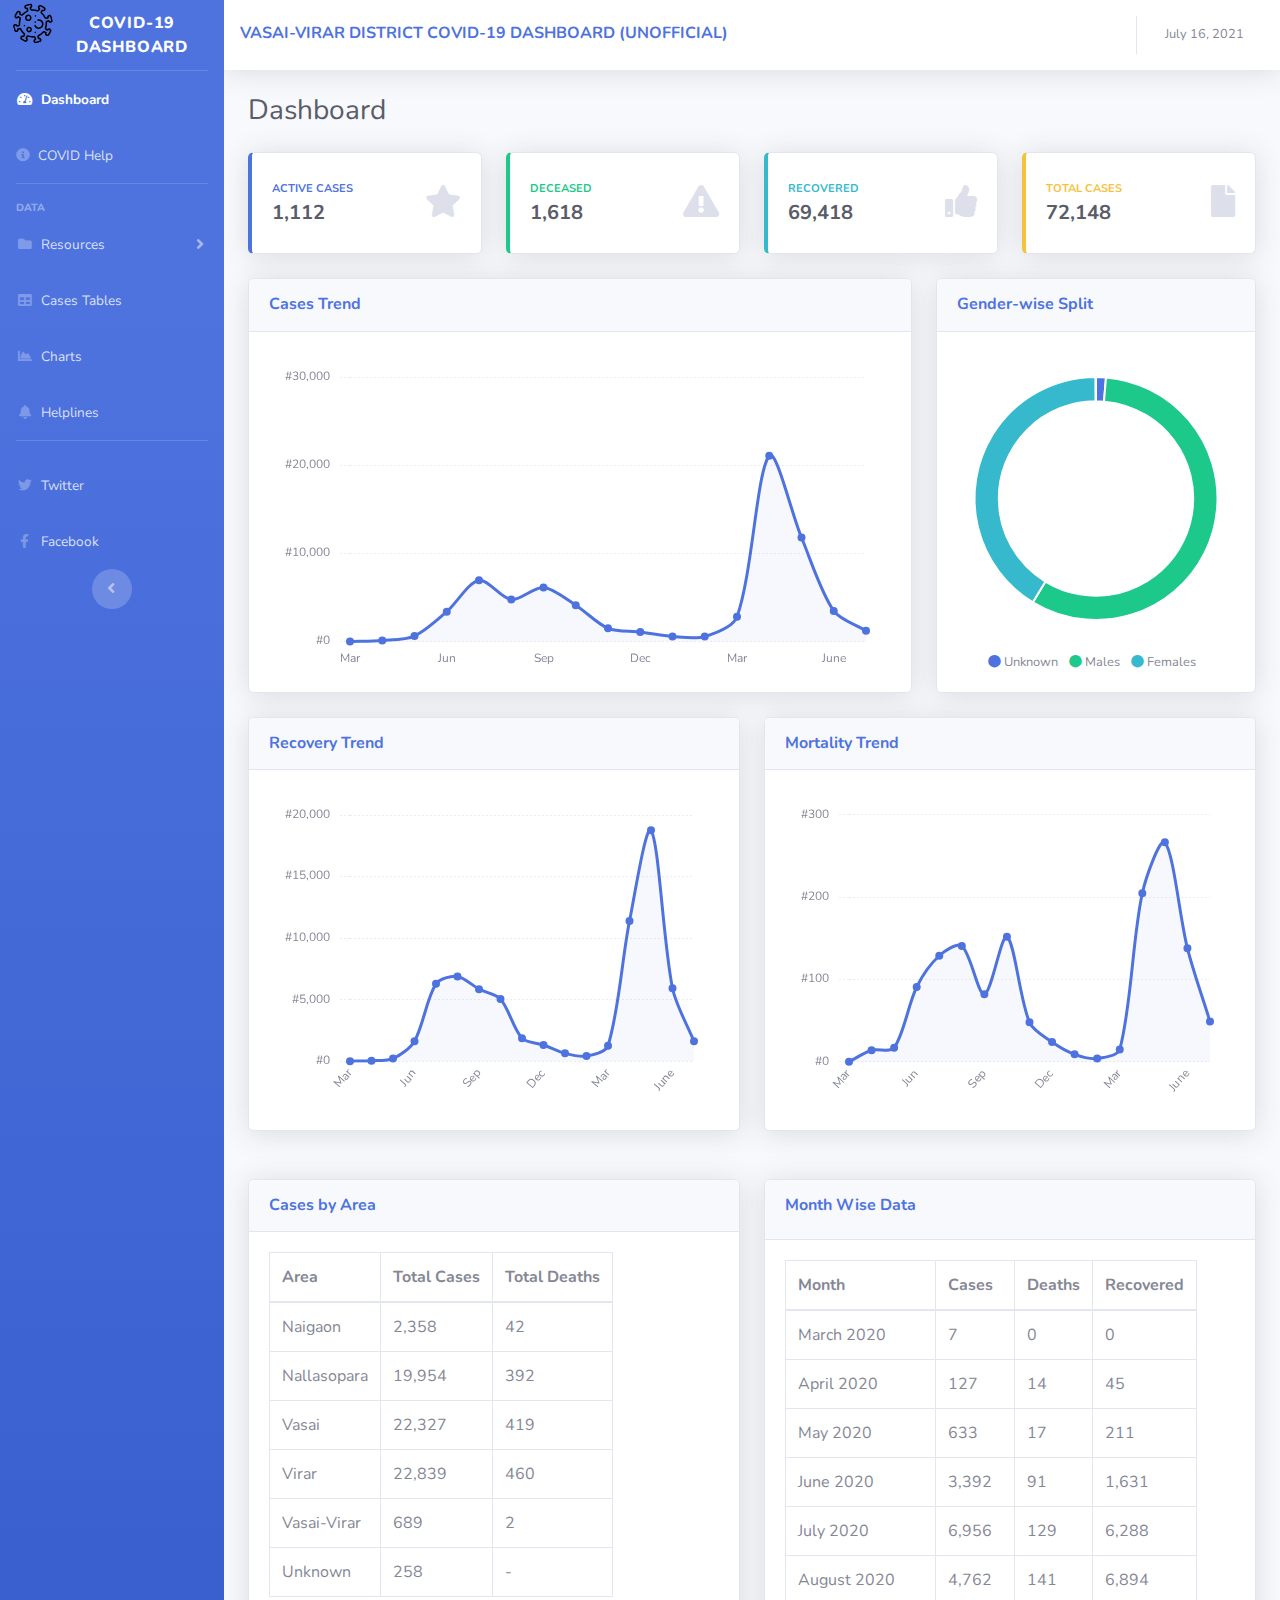
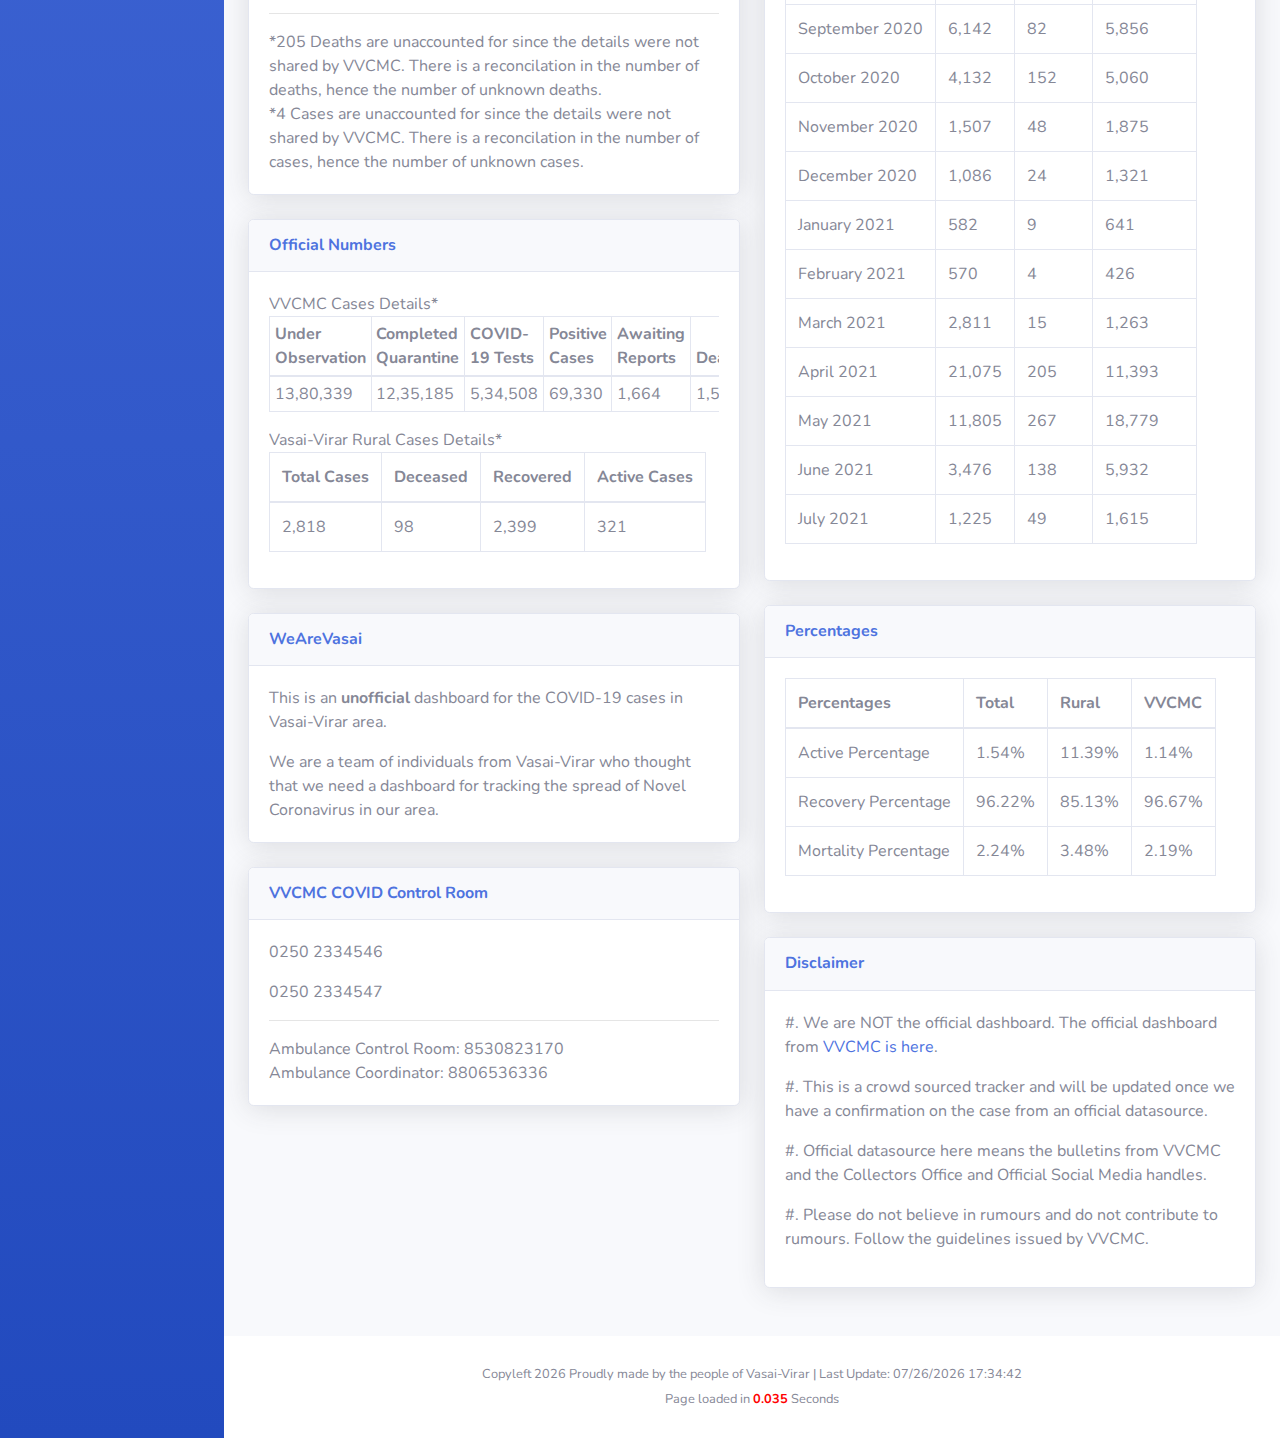
==== index.html @ fda9cada "86 new cases today" ====
<!DOCTYPE html>
<html lang="en">

<head>

  <meta charset="utf-8">
  <meta http-equiv="X-UA-Compatible" content="IE=edge">
  <meta name="viewport" content="width=device-width, initial-scale=1, shrink-to-fit=no">
  <meta name="description" content="The unofficial COVID-19 Dashboard for Vasai-Virar">
  <meta name="author" content="WeAreVasai">

  <title>Vasai-Virar District : Unofficial COVID-19 Dashboard</title>

  <!-- Custom fonts for this template-->
  <link href="vendor/fontawesome-free/css/all.min.css" rel="stylesheet" type="text/css">
  <link href="https://fonts.googleapis.com/css?family=Nunito:200,200i,300,300i,400,400i,600,600i,700,700i,800,800i,900,900i" rel="stylesheet">

  <!-- Custom styles for this template-->
  <link href="css/sb-admin-2.min.css" rel="stylesheet">

  <link rel="icon" href="img/favicon.png" type="image/x-icon"/>
  <link rel="shortcut icon" href="img/favicon.png" type="image/x-icon"/>

</head>

<body id="page-top">

  <!-- Page Wrapper -->
  <div id="wrapper">

    <!-- Sidebar -->
    <ul class="navbar-nav bg-gradient-primary sidebar sidebar-dark accordion" id="accordionSidebar">

      <!-- Sidebar - Brand -->
      <a class="sidebar-brand d-flex align-items-center justify-content-center" href="index.html">
        <div class="sidebar-brand-icon rotate-n-15">
          <img  src="img/virus.svg" alt="" width="40" height="40" style="vertical-align:middle">
          <i class="fas fa-virus"></i>
        </div>
        <div class="sidebar-brand-text mx-3">COVID-19 Dashboard</div>
      </a>

      <!-- Divider -->
      <hr class="sidebar-divider my-0">

      <!-- Nav Item - Dashboard -->
      <li class="nav-item active">
        <a class="nav-link" href="index.html">
          <i class="fas fa-fw fa-tachometer-alt"></i>
          <span>Dashboard</span></a>
      </li>
      <li class="nav-item">
        <a class="nav-link" href="help.html">
          <i class="fas fa fa-info-circle"></i>
          <span>COVID Help</span></a>
      </li>
      <!-- Divider -->
      <hr class="sidebar-divider">


      <!-- Heading -->
      <div class="sidebar-heading">
        Data
      </div>

      <!-- Nav Item - Pages Collapse Menu -->
    <li class="nav-item">
        <a class="nav-link collapsed" href="#" data-toggle="collapse" data-target="#collapsePages" aria-expanded="true" aria-controls="collapsePages">
          <i class="fas fa-fw fa-folder"></i>
          <span>Resources</span>
        </a>
        <div id="collapsePages" class="collapse" aria-labelledby="headingPages" data-parent="#accordionSidebar">
          <div class="bg-white py-2 collapse-inner rounded">
            <h6 class="collapse-header">VVCMC</h6>
            <a class="collapse-item" href="https://vvcmc.in/vvmc/corona/local_host/index.html">VVCMC Dashboard</a>
            <a class="collapse-item" href="https://vvcmc.in/vvmc/corona/local_host/containmentzone.html">VVCMC Containment Zones</a>

            <div class="collapse-divider"></div>
            <h6 class="collapse-header">Palghar District</h6>
            <a class="collapse-item" href="https://datastudio.google.com/embed/u/0/reporting/3f20951b-561b-4a87-a919-8134ce69bb43/page/ecYZB">Palghar Dashboard</a>

          </div>
        </div>
      </li>

      <!-- Nav Item - Tables -->
      <li class="nav-item">
        <a class="nav-link" href="CasesTables.html">
          <i class="fas fa-fw fa-table"></i>
          <span>Cases Tables</span></a>
      </li>

      <!-- Nav Item - Charts -->
      <li class="nav-item">
        <a class="nav-link" href="charts.html">
          <i class="fas fa-fw fa-chart-area"></i>
          <span>Charts</span></a>
      </li>

      <!-- Nav Item - Helpline -->
      <li class="nav-item">
        <a class="nav-link" href="helplines.html">
          <i class="fas fa-bell fa-fw"></i>
          <span>Helplines</span></a>
      </li>





      <!-- Divider -->
      <hr class="sidebar-divider d-none d-md-block">

      <!-- Nav Item - Social -->
      <li class="nav-item">
        <a class="nav-link" href="https://twitter.com/WeAreVasai">
          <i class="fab fa-twitter fa-fw"></i>
          <span>Twitter</span></a>
      </li>
      <li class="nav-item">
        <a class="nav-link" href="https://www.facebook.com/wearevasai/">
          <i class="fab fa-facebook-f fa-fw"></i>
          <span>Facebook</span></a>
      </li>

      <!-- Sidebar Toggler (Sidebar) -->
      <div class="text-center d-none d-md-inline">
        <button class="rounded-circle border-0" id="sidebarToggle"></button>
      </div>

    </ul>
    <!-- End of Sidebar -->

    <!-- Content Wrapper -->
    <div id="content-wrapper" class="d-flex flex-column">

      <!-- Main Content -->
      <div id="content">

        <!-- Topbar -->
        <nav class="navbar navbar-expand navbar-light bg-white topbar mb-4 static-top shadow">

          <!-- Sidebar Toggle (Topbar) -->
          <button id="sidebarToggleTop" class="btn btn-link d-md-none rounded-circle mr-3">
            <i class="fa fa-bars"></i>
          </button>
          <div class="text-l font-weight-bold text-primary text-uppercase mb-1">Vasai-Virar District COVID-19 Dashboard (Unofficial)</div>


          <!-- Topbar Navbar -->
          <ul class="navbar-nav ml-auto">



            <div class="topbar-divider d-none d-sm-block"></div>

            <!-- Nav Item - Date -->
            <li class="nav-item dropdown no-arrow">
              <a class="nav-link dropdown-toggle" href="#" id="userDropdown" role="button" data-toggle="dropdown" aria-haspopup="true" aria-expanded="false">
                <span class="mr-2 d-none d-lg-inline text-gray-600 small">July 16, 2021</span>
              </a>


        </nav>
        <!-- End of Topbar -->

        <!-- Begin Page Content -->
        <div class="container-fluid">

          <!-- Page Heading -->
          <div class="d-sm-flex align-items-center justify-content-between mb-4">
            <h1 class="h3 mb-0 text-gray-800">Dashboard</h1>

          </div>

          <!-- Content Row -->
          <div class="row">


            <div class="col-xl-3 col-md-6 mb-4">
              <div class="card border-left-primary shadow h-100 py-2">
                <div class="card-body">
                  <div class="row no-gutters align-items-center">
                    <div class="col mr-2">
                      <div class="text-xs font-weight-bold text-primary text-uppercase mb-1">Active Cases</div>
                      <div class="h5 mb-0 font-weight-bold text-gray-800">1,112</div>
                    </div>
                    <div class="col-auto">
                      <i class="fas fa-star fa-2x text-gray-300"></i>
                    </div>
                  </div>
                </div>
              </div>
            </div>


            <div class="col-xl-3 col-md-6 mb-4">
              <div class="card border-left-success shadow h-100 py-2">
                <div class="card-body">
                  <div class="row no-gutters align-items-center">
                    <div class="col mr-2">
                      <div class="text-xs font-weight-bold text-success text-uppercase mb-1">Deceased</div>
                      <div class="h5 mb-0 font-weight-bold text-gray-800">1,618</div>
                    </div>
                    <div class="col-auto">
                      <i class="fas fa-exclamation-triangle fa-2x text-gray-300"></i>
                    </div>
                  </div>
                </div>
              </div>
            </div>


            <div class="col-xl-3 col-md-6 mb-4">
              <div class="card border-left-info shadow h-100 py-2">
                <div class="card-body">
                  <div class="row no-gutters align-items-center">
                    <div class="col mr-2">
                      <div class="text-xs font-weight-bold text-info text-uppercase mb-1">Recovered</div>
                      <div class="row no-gutters align-items-center">
                        <div class="col-auto">
                          <div class="h5 mb-0 mr-3 font-weight-bold text-gray-800">69,418</div>
                        </div>

                      </div>
                    </div>
                    <div class="col-auto">
                      <i class="fas fa-thumbs-up fa-2x text-gray-300"></i>
                    </div>
                  </div>
                </div>
              </div>
            </div>

            <!-- Pending Requests Card Example -->
            <div class="col-xl-3 col-md-6 mb-4">
              <div class="card border-left-warning shadow h-100 py-2">
                <div class="card-body">
                  <div class="row no-gutters align-items-center">
                    <div class="col mr-2">
                      <div class="text-xs font-weight-bold text-warning text-uppercase mb-1">Total Cases</div>
                      <div class="h5 mb-0 font-weight-bold text-gray-800">72,148</div>
                    </div>
                    <div class="col-auto">
                      <i class="fas fa-file fa-2x text-gray-300"></i>
                    </div>
                  </div>
                </div>
              </div>
            </div>
          </div>

          <!-- Content Row -->

          <div class="row">

            <!-- Cases Trend Chart -->
            <div class="col-xl-8 col-lg-7">
              <div class="card shadow mb-4">
                <!-- Card Header - Dropdown -->
                <div class="card-header py-3 d-flex flex-row align-items-center justify-content-between">
                  <h6 class="m-0 font-weight-bold text-primary">Cases Trend</h6>

                </div>
                <!-- Card Body -->
                <div class="card-body">
                  <div class="chart-area">
                    <canvas id="myAreaChart"></canvas>
                  </div>

                </div>
              </div>

            </div>

            <!-- Pie Chart -->
            <div class="col-xl-4 col-lg-5">
              <div class="card shadow mb-4">
                <!-- Card Header - Dropdown -->
                <div class="card-header py-3 d-flex flex-row align-items-center justify-content-between">
                  <h6 class="m-0 font-weight-bold text-primary">Gender-wise Split</h6>

                </div>
                <!-- Card Body -->
                <div class="card-body">
                  <div class="chart-pie pt-4 pb-2">
                    <canvas id="myPieChart"></canvas>
                  </div>
                  <div class="mt-4 text-center small">
                    <span class="mr-2">
                      <i class="fas fa-circle text-primary"></i> Unknown
                    </span>
                    <span class="mr-2">
                      <i class="fas fa-circle text-success"></i> Males
                    </span>
                    <span class="mr-2">
                      <i class="fas fa-circle text-info"></i> Females
                    </span>
                  </div>
                </div>
              </div>
            </div>
          </div>

          <div class="row">

            <!-- Recovery Trend Chart -->
            <div class="col-lg-6 mb-4">
              <div class="card shadow mb-4">
                <!-- Card Header - Dropdown -->
                <div class="card-header py-3 d-flex flex-row align-items-center justify-content-between">
                  <h6 class="m-0 font-weight-bold text-primary">Recovery Trend</h6>

                </div>
                <!-- Card Body -->
                <div class="card-body">
                  <div class="chart-area">
                    <canvas id="recoveryChart"></canvas>
                  </div>

                </div>
              </div>

            </div>


              <!-- Mortality Trend Chart -->
              <div class="col-lg-6 mb-4">
                <div class="card shadow mb-4">
                  <!-- Card Header - Dropdown -->
                  <div class="card-header py-3 d-flex flex-row align-items-center justify-content-between">
                    <h6 class="m-0 font-weight-bold text-primary">Mortality Trend</h6>

                  </div>
                  <!-- Card Body -->
                  <div class="card-body">
                    <div class="chart-area">
                      <canvas id="mortalityChart"></canvas>
                    </div>

                  </div>
                </div>

              </div>
            </div>
          <!-- Bar Chart -->
        <!--  <div class="card shadow mb-4">
            <div class="card-header py-3">
              <h6 class="m-0 font-weight-bold text-primary">Bar Chart</h6>
            </div>
            <div class="card-body">
              <div class="chart-bar">
                <canvas id="myBarChart"></canvas>
              </div>
              <hr>
              Styling for the bar chart can be found in the <code>/js/demo/chart-bar-demo.js</code> file.
            </div>
          </div>-->

          <!-- Content Row -->
          <div class="row">

            <!-- Content Column -->
            <div class="col-lg-6 mb-4">

              <!-- cases by area -->
              <div class="card shadow mb-4">
                <div class="card-header py-3">
                  <h6 class="m-0 font-weight-bold text-primary">Cases by Area</h6>
                </div>
                <div class="card-body">
                  <div class="table-responsive">
                  <table class="table table-bordered table-responsive table-hover" id="dataTable" width="100%" cellspacing="0">
                    <thead>
                        <tr>
                            <th>Area</th>
                            <th>Total Cases</th>
                            <th>Total Deaths</th>
                        </tr>
                    </thead>
                    <tbody>
                      <tr>
                          <td>Naigaon</td>
                          <td>2,358</td>
                          <td>42</td>
                      </tr>
                        <tr>
                            <td>Nallasopara</td>
                            <td>19,954</td>
                            <td>392</td>
                        </tr>
                        <tr>
                            <td>Vasai</td>
                            <td>22,327</td>
                            <td>419</td>
                        </tr>
                        <tr>
                            <td>Virar</td>
                            <td>22,839</td>
                            <td>460</td>
                        </tr>
                        <tr>
                            <td>Vasai-Virar</td>
                            <td>689</td>
                            <td>2</td>
                        </tr>
                        <tr>
                            <td>Unknown</td>
                            <td>258</td>
                            <td>-</td>
                        </tr>
                    </tbody>
                </table>

                  <hr>
                  *205 Deaths are unaccounted for since the details were not shared by VVCMC. There is a reconcilation in the number of deaths, hence the number of unknown deaths.<br />
                  *4 Cases are unaccounted for since the details were not shared by VVCMC. There is a reconcilation in the number of cases, hence the number of unknown cases.
                </div>
              </div>
              </div>


              <!-- Offical Numbers -->
              <div class="card shadow mb-4">
                <div class="card-header py-3">
                  <h6 class="m-0 font-weight-bold text-primary">Official Numbers</h6>
                </div>
                <div class="card-body">
                  <div class="table-responsive">
                    <span class="subheading">VVCMC Cases Details*</span>
                    <table class="table table-bordered table-sm table-responsive table-hover" id="dataTable" width="100%" cellspacing="0">
                    <thead>
                      <tr>
                        <th>Under Observation</th>
                        <th>Completed Quarantine</th>
                        <th>COVID-19 Tests</th>
                        <th>Positive Cases</th>
                        <th>Awaiting Reports</th>
                        <th>Deaths</th>
                        <th>Recovered</th>
                        <th>Recovering</th>
                      </tr>
                    </thead>
                    <tbody>
                    <tr>
                      <td>13,80,339</td>
                      <td>12,35,185</td>
                      <td>5,34,508</td>
                      <td>69,330</td>
                      <td>1,664</td>
                      <td>1,520</td>
                      <td>67,019</td>
                      <td>791</td>
                    </tr>
                    </tbody>
                    </table>

                    <span class="subheading">Vasai-Virar Rural Cases Details*</span>
                      <table class="table table-bordered table-responsive table-hover" id="dataTable" width="100%" cellspacing="0">
                      <thead>
                        <tr>
                          <th>Total Cases</th>
                          <th>Deceased</th>
                          <th>Recovered</th>
                          <th>Active Cases</th>
                        </tr>
                      </thead>
                      <tbody>
                     <tr>
                       <td>2,818</td>
                       <td>98</td>
                       <td>2,399</td>
                       <td>321</td>
                     </tr>
                    </tbody>
                    </table>
                </div>
              </div>
              </div>

              <!-- WeAreVasai -->
              <div class="card shadow mb-4">
                <div class="card-header py-3">
                  <h6 class="m-0 font-weight-bold text-primary">WeAreVasai</h6>
                </div>
                <div class="card-body">
                  <p>This is an <b>unofficial</b> dashboard for the COVID-19 cases in Vasai-Virar area. </p>
                  <p class="mb-0">We are a team of individuals from Vasai-Virar who thought that we need a dashboard for tracking the spread of Novel Coronavirus in our area.</p>
                </div>
              </div>

              <!-- Numbers -->
              <div class="card shadow mb-4">
                <div class="card-header py-3">
                  <h6 class="m-0 font-weight-bold text-primary">VVCMC COVID Control Room</h6>
                </div>
                <div class="card-body">
                  <p>0250 2334546</p>
                  <p class="mb-0">0250 2334547</p>
                  <hr />
                  <p class="mb-0">Ambulance Control Room: 8530823170 <br />
                    Ambulance Coordinator: 8806536336
                  </p>
                </div>
              </div>

            </div>

            <div class="col-lg-6 mb-4">
              <!-- Month Wise data -->
              <div class="card shadow mb-4">
                <div class="card-header py-3">
                  <h6 class="m0 font-weight-bold text-primary">Month Wise Data</h6>
                </div>
                <div class="card-body">
                  <div class="table-responsive">
                    <table class="table table-bordered table-responsive table-hover" id="dataTable" width="100%" cellspacing="0">
                    <thead>
                      <tr><th>Month</th><th>Cases</th><th>Deaths</th><th>Recovered</th></tr>
                    </thead>
                    <tbody>
                     <tr><td>March 2020</td><td>7</td><td>0</td><td>0</td></tr>
                     <tr><td>April 2020</td><td>127</td><td>14</td><td>45</td></tr>
                     <tr><td>May 2020</td><td>633</td><td>17</td><td>211</td></tr>
                     <tr><td>June 2020</td><td>3,392</td><td>91</td><td>1,631</td></tr>
                     <tr><td>July 2020</td><td>6,956</td><td>129</td><td>6,288</td></tr>
                     <tr><td>August 2020</td><td>4,762</td><td>141</td><td>6,894</td></tr>
                     <tr><td>September 2020</td><td>6,142</td><td>82</td><td>5,856</td></tr>
                     <tr><td>October 2020</td><td>4,132</td><td>152</td><td>5,060</td></tr>
                     <tr><td>November 2020</td><td>1,507</td><td>48</td><td>1,875</td></tr>
                     <tr><td>December 2020</td><td>1,086</td><td>24</td><td>1,321</td></tr>
                     <tr><td>January 2021</td><td>582</td><td>9</td><td>641</td></tr>
                     <tr><td>February 2021</td><td>570</td><td>4</td><td>426</td></tr>
                     <tr><td>March 2021</td><td>2,811</td><td>15</td><td>1,263</td></tr>
                     <tr><td>April 2021</td><td>21,075</td><td>205</td><td>11,393</td></tr>
                     <tr><td>May 2021</td><td>11,805</td><td>267</td><td>18,779</td></tr>
                     <tr><td>June 2021</td><td>3,476</td><td>138</td><td>5,932</td></tr>
                     <tr><td>July 2021</td><td>1,225</td><td>49</td><td>1,615</td></tr>
                    </tbody>
                  </table>


                </div>
              </div>
              </div>


              <!-- Percentages -->
              <div class="card shadow mb-4">
                <div class="card-header py-3">
                  <h6 class="m-0 font-weight-bold text-primary">Percentages</h6>
                </div>
                <div class="card-body">
                  <div class="table-responsive">
                    <table class="table table-bordered table-responsive table-hover" id="dataTable" width="100%" cellspacing="0">
              <thead>
                  <tr>
                    <th>Percentages</th><th>Total</th><th>Rural</th><th>VVCMC</th></tr></thead><tbody>
                   <tr><td>Active Percentage</td>
                     <td>1.54%</td>
                     <td>11.39%</td>
                     <td>1.14%</td>
                   </tr>
                   <tr><td>Recovery Percentage</td>
                     <td>96.22%</td>
                     <td>85.13%</td>
                     <td>96.67%</td>
                   </tr>
                   <tr><td>Mortality Percentage</td>
                     <td>2.24%</td>
                     <td>3.48%</td>
                     <td>2.19%</td>
                    </tr>
                  </tbody>
                </table>


                </div>
              </div>
              </div>




              <!-- Disclaimer -->
              <div class="card shadow mb-4">
                <div class="card-header py-3">
                  <h6 class="m-0 font-weight-bold text-primary">Disclaimer</h6>
                </div>
                <div class="card-body">
                  <div class="text-center">
                    <!--<img class="img-fluid px-3 px-sm-4 mt-3 mb-4" style="width: 25rem;" src="img/undraw_posting_photo.svg" alt="">-->
                  </div>
                  <p>#. We are NOT the official dashboard. The official dashboard from <a title="Official VVCMC Dashboard" href="https://vvcmc.in/vvmc/corona/local_host/index.html" target="_blank">VVCMC is here</a>. </p>
                  <p>#. This is a crowd sourced tracker and will be updated once we have a confirmation on the case from an official datasource. </p>
                  <p>#. Official datasource here means the bulletins from VVCMC and the Collectors Office and Official Social Media handles.</p>
                  <p>#. Please do not believe in rumours and do not contribute to rumours. Follow the guidelines issued by VVCMC.</p>

                </div>
              </div>



            </div>
          </div>
<!--
          <div class="card shadow mb-4">
            <div class="card-header py-3">
              <h6 class="m-0 font-weight-bold text-primary">CCC- Covid Care Centre Facilities in VVMC</h6>
            </div>
            <div class="card-body">
              <div class="table-responsive">
                <table class="table table-bordered table-responsive table-hover" id="dataTable" width="100%" cellspacing="0">
          <thead>
              <tr>
       <th>Name of Isolation Centre</th><th>Total beds available</th><th>Isolation Beds -without O2 support</th><th>Occupied Isolation beds- without O2 support</th><th>% Occupancy of Isolation Beds -without O2 support</th></tr></thead><tbody>
       <tr><td>Mhada Building No. 10</td><td>372</td><td>372</td><td>25</td><td>6.72%</td></tr>
       <tr><td>Viva College, Virar West</td><td>1200</td><td>600</td><td>3</td><td>0.50%</td></tr>
       <tr><td>Mhada Building No. 14</td><td>190</td><td>190</td><td>0</td><td>0%</td></tr>
      </tbody></table>
          <hr>
          *Data as of 8th September via <a title="Palghar District Dashboard" target="_blank" href="https://datastudio.google.com/embed/u/0/reporting/3f20951b-561b-4a87-a919-8134ce69bb43/page/70ZUB">Palghar District Dashboard</a>

            </div>
          </div>
          </div>

          <div class="card shadow mb-4">
            <div class="card-header py-3">
              <h6 class="m-0 font-weight-bold text-primary"> DCHC- Dedicated Covid Care Hospital Centres Facilities in VVMC​</h6>
            </div>
            <div class="card-body">
              <div class="table-responsive">
                <table class="table table-bordered table-responsive table-hover" id="dataTable" width="100%" cellspacing="0">
          <thead>
              <tr>
  <th>Name of Isolation Centre</th><th>Total beds available</th><th>Isolation Beds -without O2 support</th><th>Occupied Isolation beds- without O2 support</th><th>% Occupancy of Isolation Beds -without O2 support</th><th>Isolation Beds -with O2 support</th><th>Occupied Isolation beds- with O2 support</th><th>% Occupancy of Isolation Beds -with O2 support</th><th>No of Ventilators</th></tr></thead><tbody>
   <tr><td>GG College Annexure Building</td><td>750</td><td>550</td><td>206</td><td>37.45%</td><td>200</td><td>6</td><td>3%</td><td>0</td></tr>
   <tr><td>Varun Industry Covid Hospital</td><td>1200</td><td>1050</td><td>81</td><td>7.71%</td><td>150</td><td>17</td><td>11.33%</td><td>0</td></tr>
   <tr><td>Bolinj Hosptial</td><td>20</td><td>0</td><td>0</td><td>-</td><td>20</td><td>0</td><td>0%</td><td>0</td></tr>
  </tbody></table>
  <hr>
  *Data as of 8th September via <a title="Palghar District Dashboard" target="_blank" href="https://datastudio.google.com/embed/u/0/reporting/3f20951b-561b-4a87-a919-8134ce69bb43/page/m2ZUB">Palghar District Dashboard</a>

            </div>
          </div>
          </div>

          <div class="card shadow mb-4">
            <div class="card-header py-3">
              <h6 class="m-0 font-weight-bold text-primary">DCH- Dedicated Covid Care Hospitals in VVMC</h6>
            </div>
            <div class="card-body">
              <div class="table-responsive">
                <table class="table table-bordered table-responsive table-hover" id="dataTable" width="100%" cellspacing="0">
          <thead>
              <tr>
              <th>Name of Isolation Centre</th><th>Total beds available</th><th>Isolation Beds -without O2 support</th><th>Occupied Isolation Beds- without O2 support</th><th>% Occupancy of Isolation Beds- without O2 support</th><th>Isolation Beds- with O2 support</th><th>Occupied Isolation Beds- with O2 support</th><th>% Occupancy of Isolation Beds- with O2 support</th><th>ICU Beds</th><th>Occupied ICU Beds</th><th>% Occupancy of ICU Beds</th><th>No of Ventilators</th><th>Occupied Ventilators</th><th>% Occupancy of Ventilators</th></tr></thead><tbody>
               <tr><td>Agarwal Hospital</td><td>75</td><td>40</td><td>27</td><td>67.50%</td><td>40</td><td>6</td><td>15%</td><td>20</td><td>0</td><td>0%</td><td>10</td><td>0</td><td>0%</td></tr>
               <tr><td>Vinayaka Hospital</td><td>75</td><td>0</td><td>2</td><td>No data</td><td>65</td><td>34</td><td>52.31%</td><td>10</td><td>7</td><td>70%</td><td>4</td><td>1</td><td>25%</td></tr>
               <tr><td>Vijay Vallabh Hospital </td><td>50</td><td>22</td><td>17</td><td>77.27%</td><td>40</td><td>21</td><td>52.50%</td><td>19</td><td>3</td><td>15.79%</td><td>6</td><td>1</td><td>16.67%</td></tr>
               <tr><td>Galaxy Hopsital</td><td>25</td><td>12</td><td>8</td><td>66.67%</td><td>8</td><td>0</td><td>0%</td><td>5</td><td>7</td><td>140%</td><td>1</td><td>0</td><td>0%</td></tr>
               <tr><td>Riddhivinayak Hospital,Nalasopara</td><td>180</td><td>100</td><td>4</td><td>4%</td><td>40</td><td>1</td><td>2.50%</td><td>40</td><td>30</td><td>75%</td><td>20</td><td>0</td><td>0%</td></tr>
               <tr><td>Star Hospital</td><td>45</td><td>25</td><td>8</td><td>32%</td><td>18</td><td>10</td><td>55.56%</td><td>20</td><td>13</td><td>65%</td><td>3</td><td>0</td><td>0%</td></tr>
               <tr><td>Golden Park Hospital</td><td>54</td><td>0</td><td>30</td><td>No data</td><td>44</td><td>2</td><td>4.55%</td><td>10</td><td>3</td><td>30%</td><td>6</td><td>3</td><td>50%</td></tr>
               <tr><td>Kaul Isolation</td><td>65</td><td>0</td><td>6</td><td>No data</td><td>45</td><td>17</td><td>37.78%</td><td>20</td><td>17</td><td>85%</td><td>10</td><td>2</td><td>20%</td></tr>
               <tr><td>Janseva Hospital</td><td>60</td><td>48</td><td>0</td><td>0%</td><td>12</td><td>22</td><td>183.33%</td><td>12</td><td>8</td><td>66.67%</td><td>2</td><td>1</td><td>50%</td></tr>
               <tr><td>Platinum Hospital</td><td>60</td><td>0</td><td>0</td><td>No data</td><td>60</td><td>1</td><td>No data</td><td>10</td><td>7</td><td>No data</td><td>4</td><td>0</td><td>No data</td></tr>
               <tr><td>Cardinal Gracious Hospital</td><td>147</td><td>55</td><td>27</td><td>No data</td><td>55</td><td>25</td><td>No data</td><td>10</td><td>13</td><td>No data</td><td>3</td><td>5</td><td>No data</td></tr>
               <tr><td>Chandansar Municipal Hospital</td><td>150</td><td>50</td><td>0</td><td>No data</td><td>100</td><td>31</td><td>No data</td><td>100</td><td>31</td><td>No data</td><td>20</td><td>0</td><td>No data</td></tr>
              </tbody></table>
              <hr>
              *Data as of 8th September via <a title="Palghar District Dashboard" target="_blank" href="https://datastudio.google.com/embed/u/0/reporting/3f20951b-561b-4a87-a919-8134ce69bb43/page/47ZUB">Palghar District Dashboard</a>


            </div>
          </div>
          </div>

        </div>-->
        <!-- /.container-fluid -->

      </div>
      <!-- End of Main Content -->

      <!-- Footer -->
      <footer class="sticky-footer bg-white">
        <div class="container my-auto">
          <div class="copyright text-center my-auto">
            <span>Copyleft <script>document.write(new Date().getFullYear());</script> <i class="icon-heart color-danger" aria-hidden="true"></i>
              Proudly made by the people of Vasai-Virar  | Last Update: <span id="demo"></span>
              <br /><br /><span id="loadtime"></span>
              </span>
            </div>
          </div>
        </footer>

<!--Get date JS -->
  <script>
    document.getElementById("demo").innerHTML = document.lastModified;
    </script>

  <!-- Bootstrap core JavaScript-->
  <script src="vendor/jquery/jquery.min.js"></script>
  <script src="vendor/bootstrap/js/bootstrap.bundle.min.js"></script>

  <!-- Core plugin JavaScript-->
  <script src="vendor/jquery-easing/jquery.easing.min.js"></script>

  <!-- Custom scripts for all pages-->
  <script src="js/sb-admin-2.min.js"></script>

  <!-- Page level plugins -->
  <script src="vendor/chart.js/Chart.min.js"></script>

  <script type="text/javascript">
       var before_loadtime = new Date().getTime();
       window.onload = Pageloadtime;
       function Pageloadtime() {
           var aftr_loadtime = new Date().getTime();
           // Time calculating in seconds
           pgloadtime = (aftr_loadtime - before_loadtime) / 1000

           document.getElementById("loadtime").innerHTML = "Page loaded in <font color='red'><b>" + pgloadtime + "</b></font> Seconds";
       }
  </script>

  <!-- Page level custom scripts -->
  <script src="js/demo/chart-area-demo.js"></script>
  <script src="js/demo/chart-pie-demo.js"></script>
  <script src="js/demo/mortalitychart.js"></script>
    <script src="js/demo/recoverychart.js"></script>


  <!-- Global site tag (gtag.js) - Google Analytics -->
  <script async src="https://www.googletagmanager.com/gtag/js?id=UA-163098375-1"></script>
  <script>
    window.dataLayer = window.dataLayer || [];
    function gtag(){dataLayer.push(arguments);}
    gtag('js', new Date());

    gtag('config', 'UA-163098375-1');
  </script>

</body>

</html>
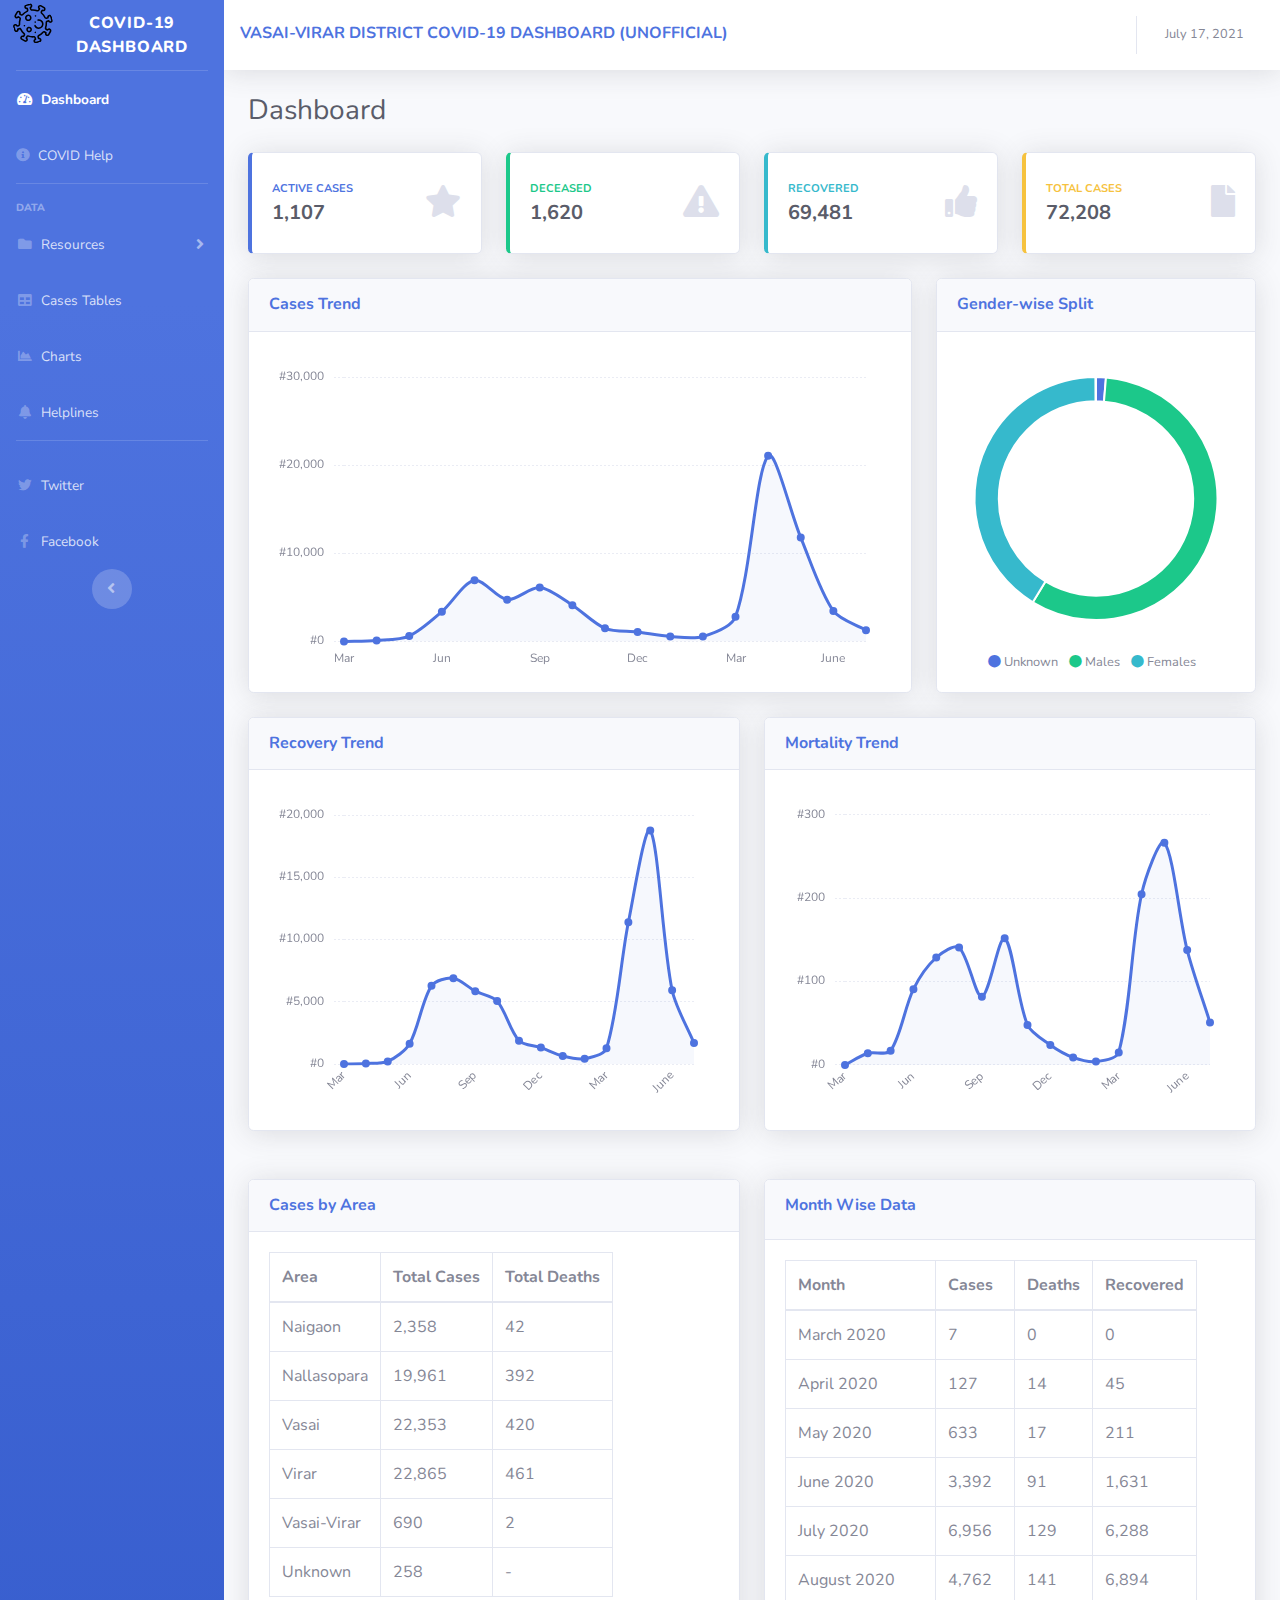
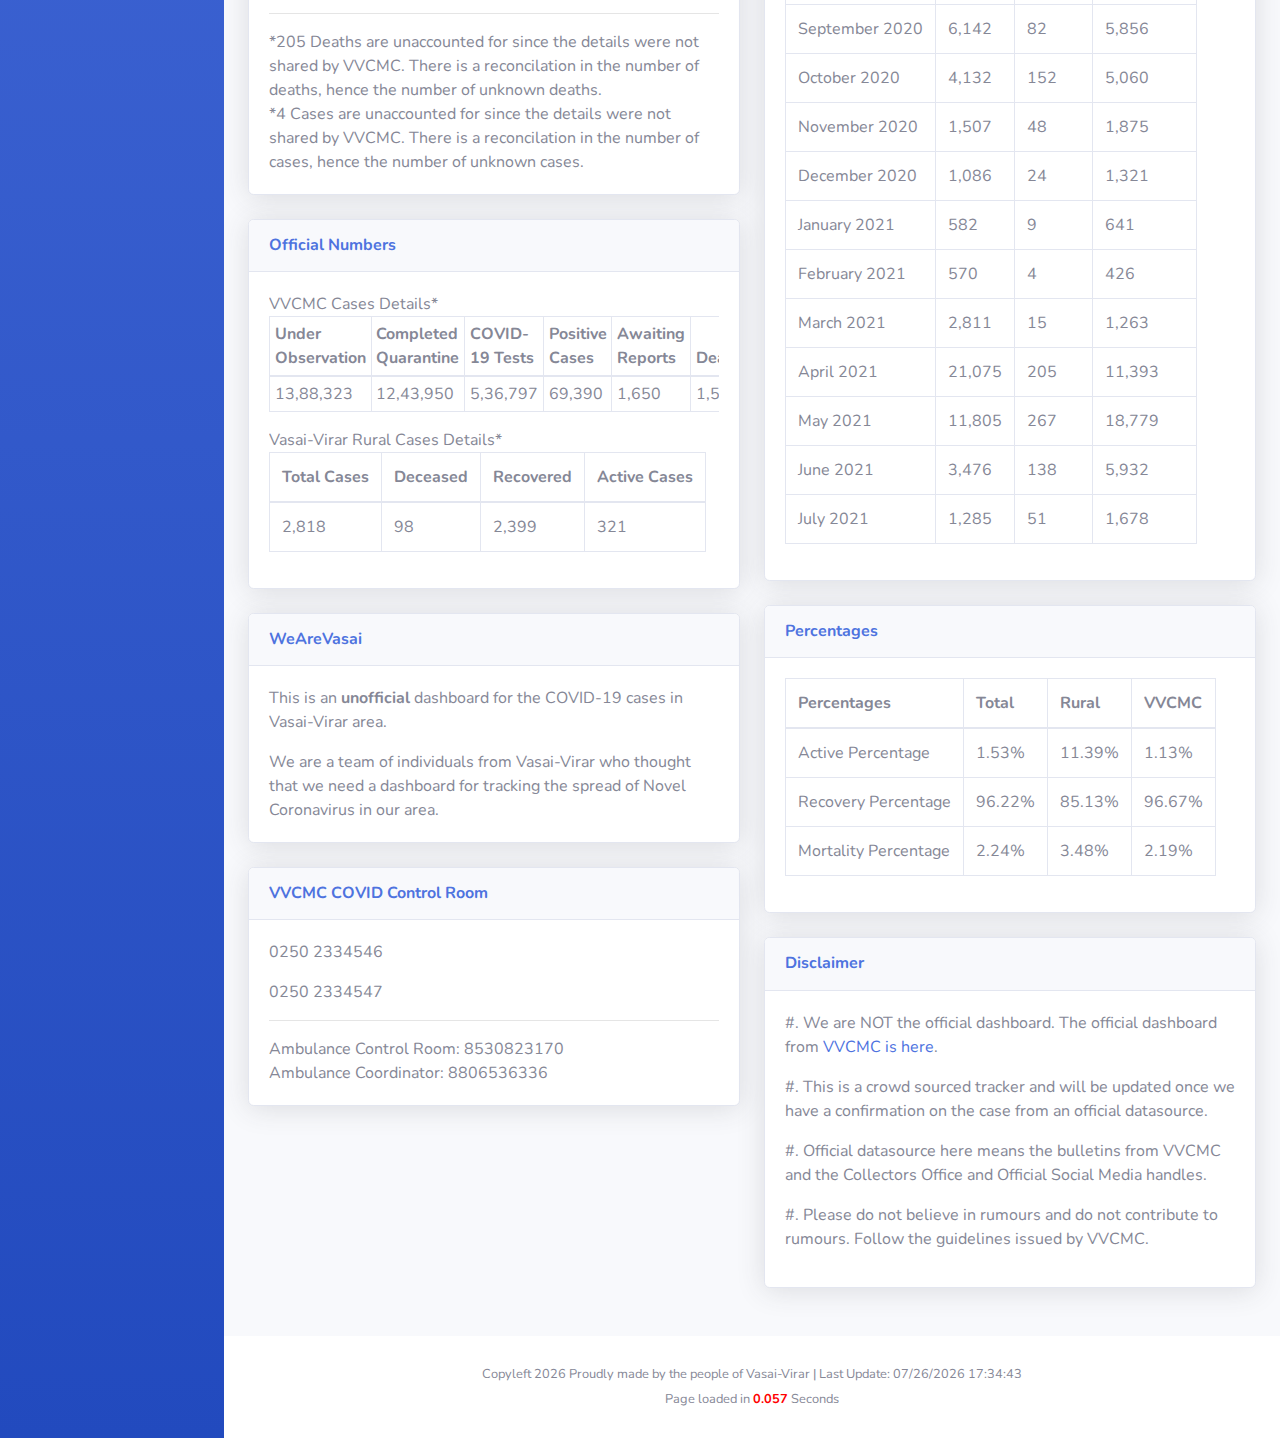
==== commit 47de6d11: "60 new cases today" ====
--- a/index.html
+++ b/index.html
@@ -157,7 +157,7 @@
             <!-- Nav Item - Date -->
             <li class="nav-item dropdown no-arrow">
               <a class="nav-link dropdown-toggle" href="#" id="userDropdown" role="button" data-toggle="dropdown" aria-haspopup="true" aria-expanded="false">
-                <span class="mr-2 d-none d-lg-inline text-gray-600 small">July 16, 2021</span>
+                <span class="mr-2 d-none d-lg-inline text-gray-600 small">July 17, 2021</span>
               </a>
 
 
@@ -183,7 +183,7 @@
                   <div class="row no-gutters align-items-center">
                     <div class="col mr-2">
                       <div class="text-xs font-weight-bold text-primary text-uppercase mb-1">Active Cases</div>
-                      <div class="h5 mb-0 font-weight-bold text-gray-800">1,112</div>
+                      <div class="h5 mb-0 font-weight-bold text-gray-800">1,107</div>
                     </div>
                     <div class="col-auto">
                       <i class="fas fa-star fa-2x text-gray-300"></i>
@@ -200,7 +200,7 @@
                   <div class="row no-gutters align-items-center">
                     <div class="col mr-2">
                       <div class="text-xs font-weight-bold text-success text-uppercase mb-1">Deceased</div>
-                      <div class="h5 mb-0 font-weight-bold text-gray-800">1,618</div>
+                      <div class="h5 mb-0 font-weight-bold text-gray-800">1,620</div>
                     </div>
                     <div class="col-auto">
                       <i class="fas fa-exclamation-triangle fa-2x text-gray-300"></i>
@@ -219,7 +219,7 @@
                       <div class="text-xs font-weight-bold text-info text-uppercase mb-1">Recovered</div>
                       <div class="row no-gutters align-items-center">
                         <div class="col-auto">
-                          <div class="h5 mb-0 mr-3 font-weight-bold text-gray-800">69,418</div>
+                          <div class="h5 mb-0 mr-3 font-weight-bold text-gray-800">69,481</div>
                         </div>
 
                       </div>
@@ -239,7 +239,7 @@
                   <div class="row no-gutters align-items-center">
                     <div class="col mr-2">
                       <div class="text-xs font-weight-bold text-warning text-uppercase mb-1">Total Cases</div>
-                      <div class="h5 mb-0 font-weight-bold text-gray-800">72,148</div>
+                      <div class="h5 mb-0 font-weight-bold text-gray-800">72,208</div>
                     </div>
                     <div class="col-auto">
                       <i class="fas fa-file fa-2x text-gray-300"></i>
@@ -386,22 +386,22 @@
                       </tr>
                         <tr>
                             <td>Nallasopara</td>
-                            <td>19,954</td>
+                            <td>19,961</td>
                             <td>392</td>
                         </tr>
                         <tr>
                             <td>Vasai</td>
-                            <td>22,327</td>
-                            <td>419</td>
+                            <td>22,353</td>
+                            <td>420</td>
                         </tr>
                         <tr>
                             <td>Virar</td>
-                            <td>22,839</td>
-                            <td>460</td>
+                            <td>22,865</td>
+                            <td>461</td>
                         </tr>
                         <tr>
                             <td>Vasai-Virar</td>
-                            <td>689</td>
+                            <td>690</td>
                             <td>2</td>
                         </tr>
                         <tr>
@@ -443,14 +443,14 @@
                     </thead>
                     <tbody>
                     <tr>
-                      <td>13,80,339</td>
-                      <td>12,35,185</td>
-                      <td>5,34,508</td>
-                      <td>69,330</td>
-                      <td>1,664</td>
-                      <td>1,520</td>
-                      <td>67,019</td>
-                      <td>791</td>
+                      <td>13,88,323</td>
+                      <td>12,43,950</td>
+                      <td>5,36,797</td>
+                      <td>69,390</td>
+                      <td>1,650</td>
+                      <td>1,522</td>
+                      <td>67,082</td>
+                      <td>786</td>
                     </tr>
                     </tbody>
                     </table>
@@ -535,7 +535,7 @@
                      <tr><td>April 2021</td><td>21,075</td><td>205</td><td>11,393</td></tr>
                      <tr><td>May 2021</td><td>11,805</td><td>267</td><td>18,779</td></tr>
                      <tr><td>June 2021</td><td>3,476</td><td>138</td><td>5,932</td></tr>
-                     <tr><td>July 2021</td><td>1,225</td><td>49</td><td>1,615</td></tr>
+                     <tr><td>July 2021</td><td>1,285</td><td>51</td><td>1,678</td></tr>
                     </tbody>
                   </table>
 
@@ -557,9 +557,9 @@
                   <tr>
                     <th>Percentages</th><th>Total</th><th>Rural</th><th>VVCMC</th></tr></thead><tbody>
                    <tr><td>Active Percentage</td>
-                     <td>1.54%</td>
+                     <td>1.53%</td>
                      <td>11.39%</td>
-                     <td>1.14%</td>
+                     <td>1.13%</td>
                    </tr>
                    <tr><td>Recovery Percentage</td>
                      <td>96.22%</td>
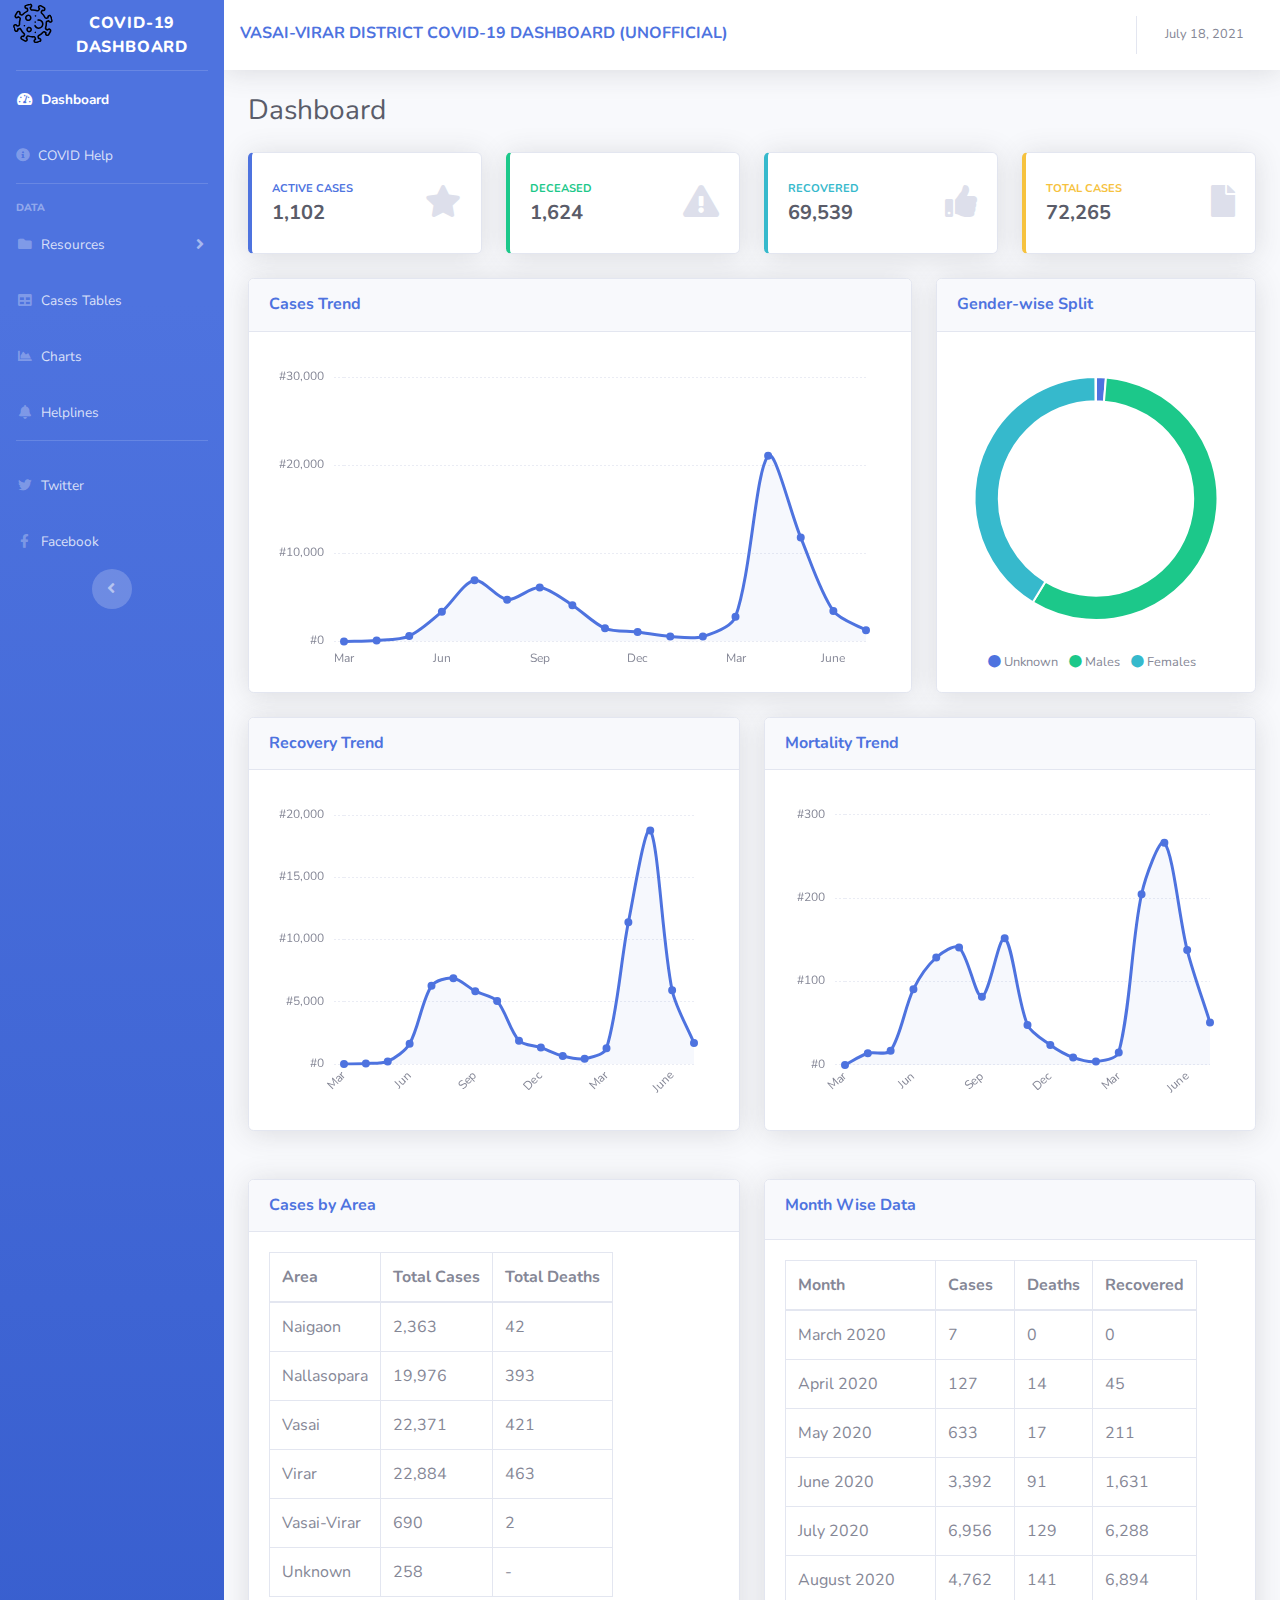
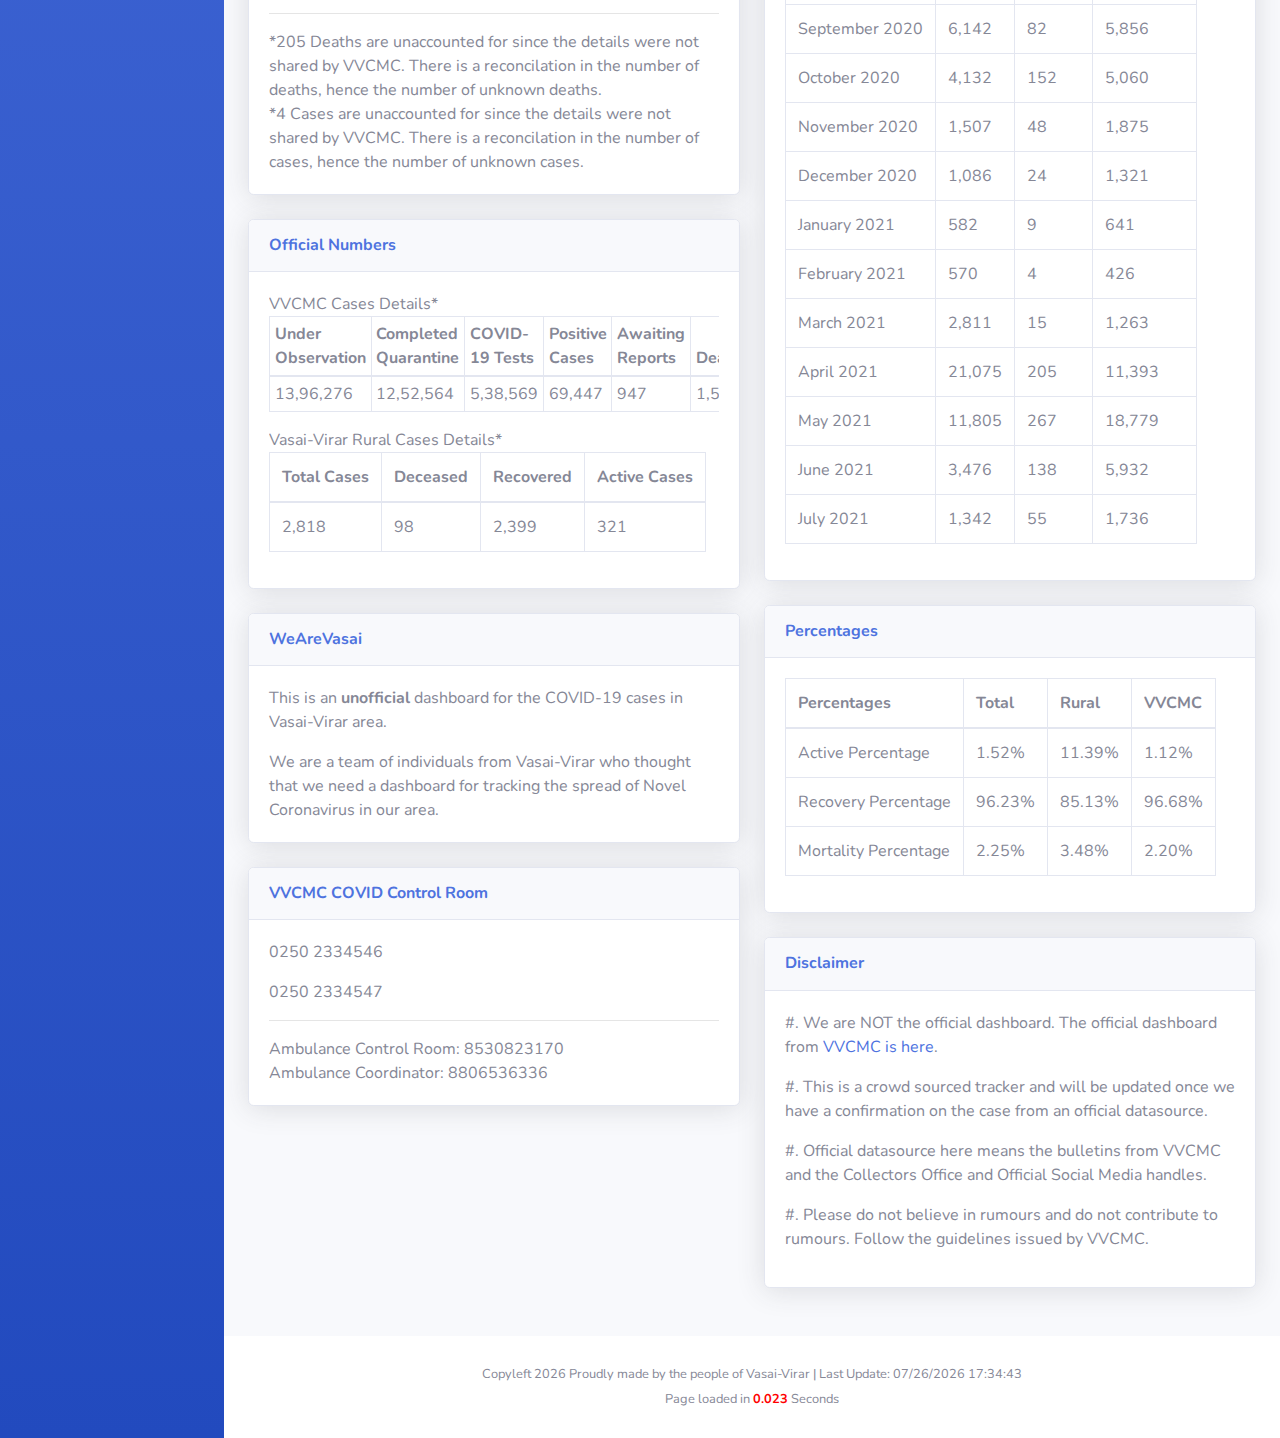
==== commit 83fd4053: "57 new cases today" ====
--- a/index.html
+++ b/index.html
@@ -157,7 +157,7 @@
             <!-- Nav Item - Date -->
             <li class="nav-item dropdown no-arrow">
               <a class="nav-link dropdown-toggle" href="#" id="userDropdown" role="button" data-toggle="dropdown" aria-haspopup="true" aria-expanded="false">
-                <span class="mr-2 d-none d-lg-inline text-gray-600 small">July 17, 2021</span>
+                <span class="mr-2 d-none d-lg-inline text-gray-600 small">July 18, 2021</span>
               </a>
 
 
@@ -183,7 +183,7 @@
                   <div class="row no-gutters align-items-center">
                     <div class="col mr-2">
                       <div class="text-xs font-weight-bold text-primary text-uppercase mb-1">Active Cases</div>
-                      <div class="h5 mb-0 font-weight-bold text-gray-800">1,107</div>
+                      <div class="h5 mb-0 font-weight-bold text-gray-800">1,102</div>
                     </div>
                     <div class="col-auto">
                       <i class="fas fa-star fa-2x text-gray-300"></i>
@@ -200,7 +200,7 @@
                   <div class="row no-gutters align-items-center">
                     <div class="col mr-2">
                       <div class="text-xs font-weight-bold text-success text-uppercase mb-1">Deceased</div>
-                      <div class="h5 mb-0 font-weight-bold text-gray-800">1,620</div>
+                      <div class="h5 mb-0 font-weight-bold text-gray-800">1,624</div>
                     </div>
                     <div class="col-auto">
                       <i class="fas fa-exclamation-triangle fa-2x text-gray-300"></i>
@@ -219,7 +219,7 @@
                       <div class="text-xs font-weight-bold text-info text-uppercase mb-1">Recovered</div>
                       <div class="row no-gutters align-items-center">
                         <div class="col-auto">
-                          <div class="h5 mb-0 mr-3 font-weight-bold text-gray-800">69,481</div>
+                          <div class="h5 mb-0 mr-3 font-weight-bold text-gray-800">69,539</div>
                         </div>
 
                       </div>
@@ -239,7 +239,7 @@
                   <div class="row no-gutters align-items-center">
                     <div class="col mr-2">
                       <div class="text-xs font-weight-bold text-warning text-uppercase mb-1">Total Cases</div>
-                      <div class="h5 mb-0 font-weight-bold text-gray-800">72,208</div>
+                      <div class="h5 mb-0 font-weight-bold text-gray-800">72,265</div>
                     </div>
                     <div class="col-auto">
                       <i class="fas fa-file fa-2x text-gray-300"></i>
@@ -381,23 +381,23 @@
                     <tbody>
                       <tr>
                           <td>Naigaon</td>
-                          <td>2,358</td>
+                          <td>2,363</td>
                           <td>42</td>
                       </tr>
                         <tr>
                             <td>Nallasopara</td>
-                            <td>19,961</td>
-                            <td>392</td>
+                            <td>19,976</td>
+                            <td>393</td>
                         </tr>
                         <tr>
                             <td>Vasai</td>
-                            <td>22,353</td>
-                            <td>420</td>
+                            <td>22,371</td>
+                            <td>421</td>
                         </tr>
                         <tr>
                             <td>Virar</td>
-                            <td>22,865</td>
-                            <td>461</td>
+                            <td>22,884</td>
+                            <td>463</td>
                         </tr>
                         <tr>
                             <td>Vasai-Virar</td>
@@ -443,14 +443,14 @@
                     </thead>
                     <tbody>
                     <tr>
-                      <td>13,88,323</td>
-                      <td>12,43,950</td>
-                      <td>5,36,797</td>
-                      <td>69,390</td>
-                      <td>1,650</td>
-                      <td>1,522</td>
-                      <td>67,082</td>
-                      <td>786</td>
+                      <td>13,96,276</td>
+                      <td>12,52,564</td>
+                      <td>5,38,569</td>
+                      <td>69,447</td>
+                      <td>947</td>
+                      <td>1,526</td>
+                      <td>67,140</td>
+                      <td>781</td>
                     </tr>
                     </tbody>
                     </table>
@@ -535,7 +535,7 @@
                      <tr><td>April 2021</td><td>21,075</td><td>205</td><td>11,393</td></tr>
                      <tr><td>May 2021</td><td>11,805</td><td>267</td><td>18,779</td></tr>
                      <tr><td>June 2021</td><td>3,476</td><td>138</td><td>5,932</td></tr>
-                     <tr><td>July 2021</td><td>1,285</td><td>51</td><td>1,678</td></tr>
+                     <tr><td>July 2021</td><td>1,342</td><td>55</td><td>1,736</td></tr>
                     </tbody>
                   </table>
 
@@ -557,19 +557,19 @@
                   <tr>
                     <th>Percentages</th><th>Total</th><th>Rural</th><th>VVCMC</th></tr></thead><tbody>
                    <tr><td>Active Percentage</td>
-                     <td>1.53%</td>
+                     <td>1.52%</td>
                      <td>11.39%</td>
-                     <td>1.13%</td>
+                     <td>1.12%</td>
                    </tr>
                    <tr><td>Recovery Percentage</td>
-                     <td>96.22%</td>
+                     <td>96.23%</td>
                      <td>85.13%</td>
-                     <td>96.67%</td>
+                     <td>96.68%</td>
                    </tr>
                    <tr><td>Mortality Percentage</td>
-                     <td>2.24%</td>
+                     <td>2.25%</td>
                      <td>3.48%</td>
-                     <td>2.19%</td>
+                     <td>2.20%</td>
                     </tr>
                   </tbody>
                 </table>
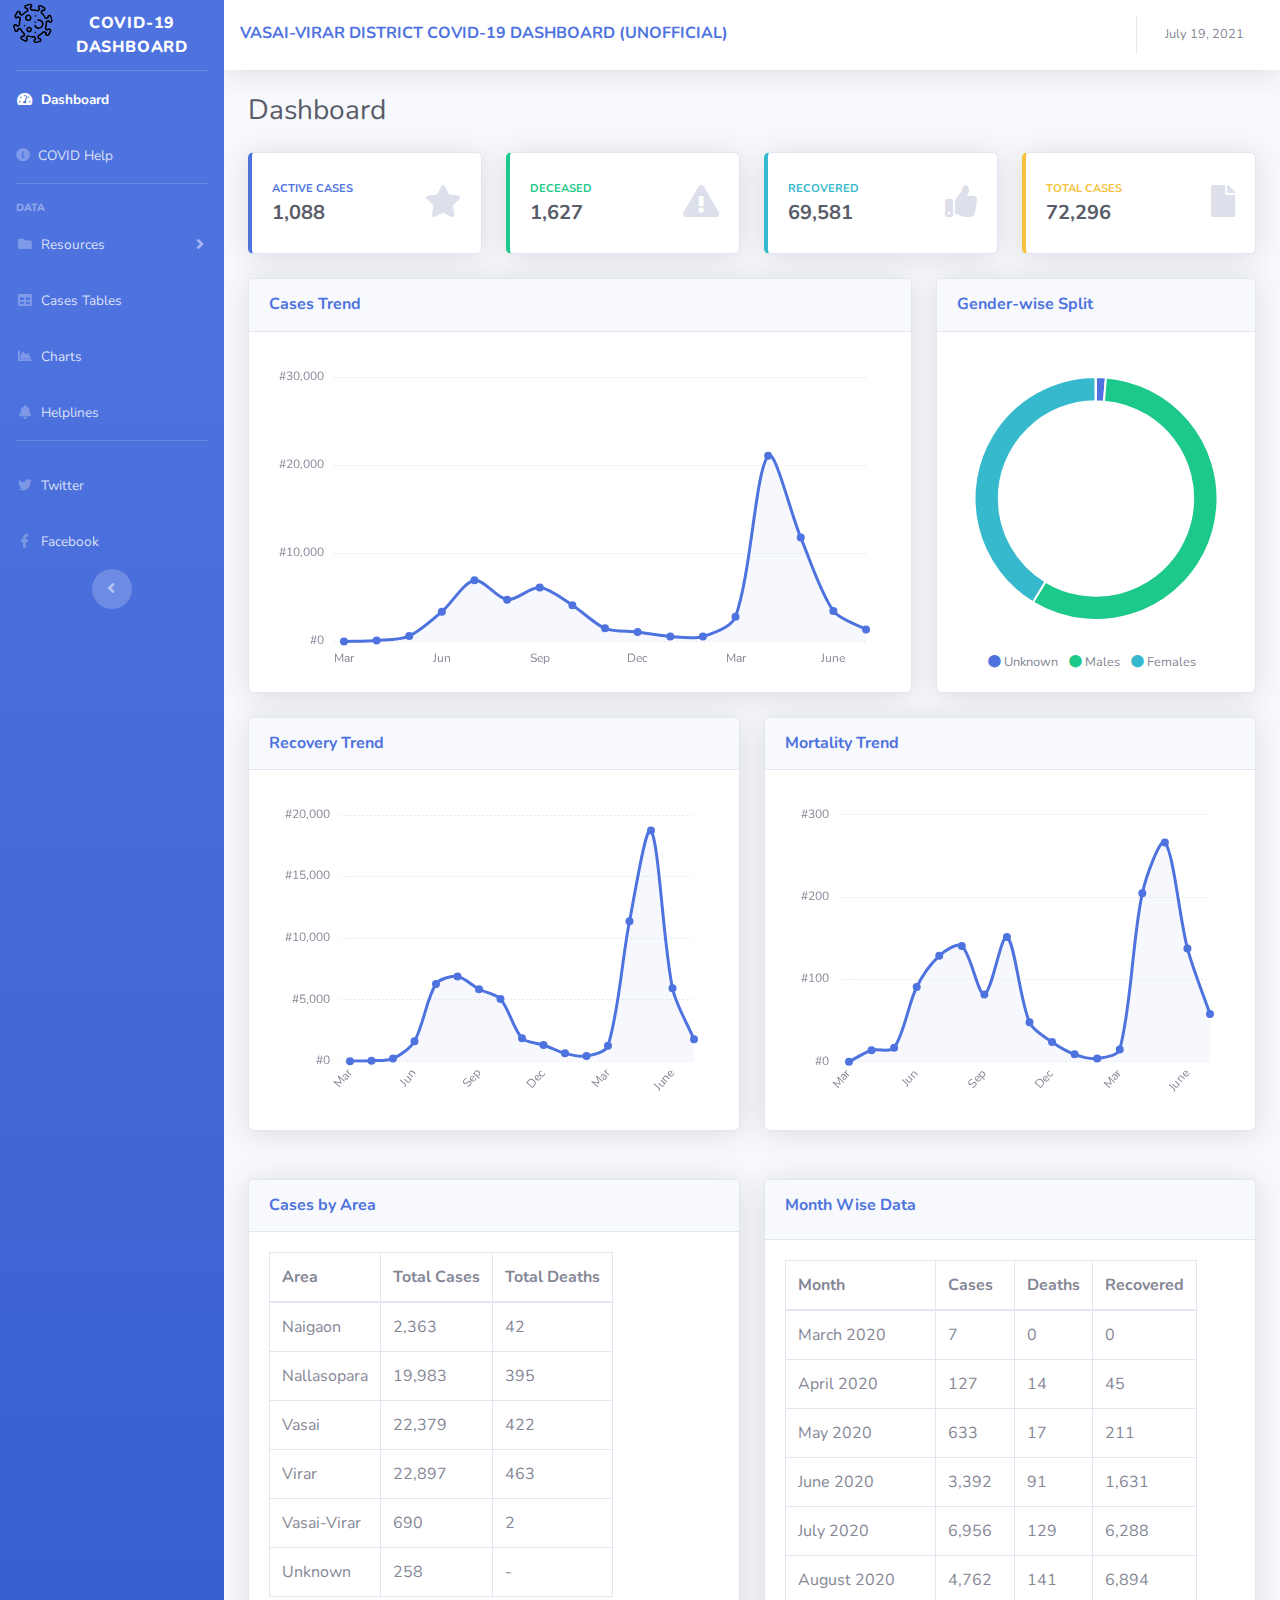
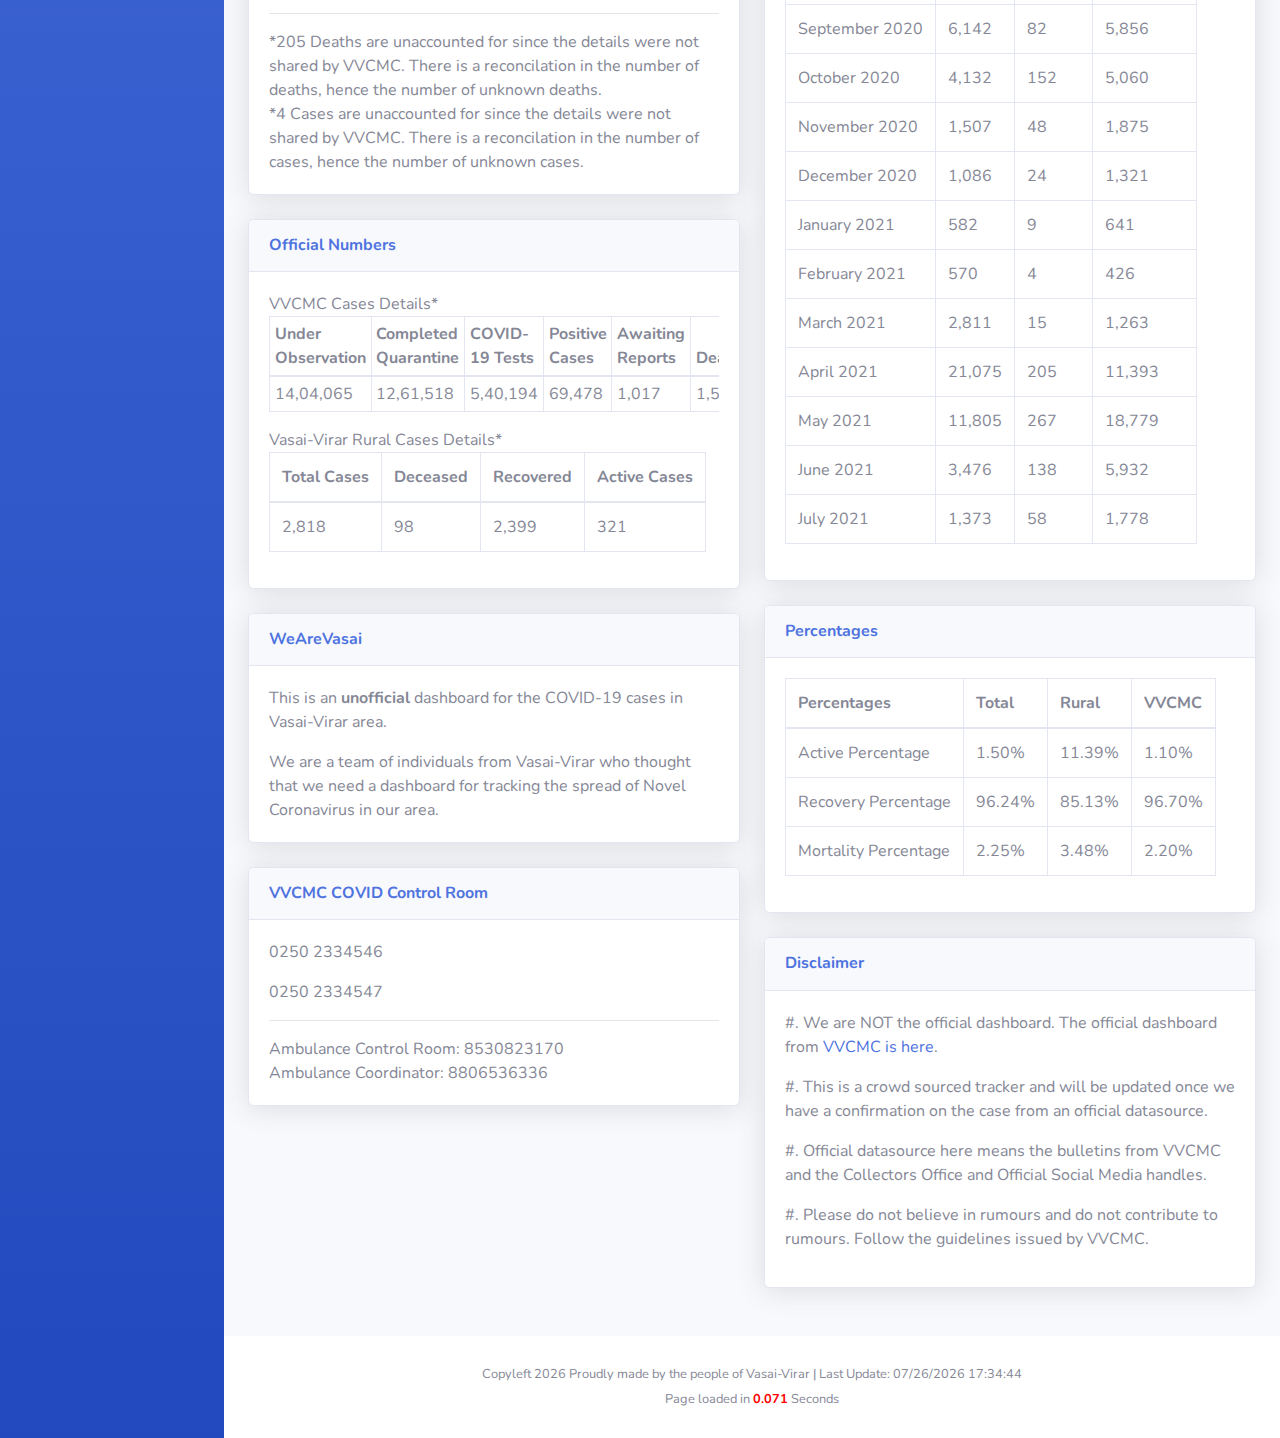
==== commit 6a285606: "31 new cases today" ====
--- a/index.html
+++ b/index.html
@@ -157,7 +157,7 @@
             <!-- Nav Item - Date -->
             <li class="nav-item dropdown no-arrow">
               <a class="nav-link dropdown-toggle" href="#" id="userDropdown" role="button" data-toggle="dropdown" aria-haspopup="true" aria-expanded="false">
-                <span class="mr-2 d-none d-lg-inline text-gray-600 small">July 18, 2021</span>
+                <span class="mr-2 d-none d-lg-inline text-gray-600 small">July 19, 2021</span>
               </a>
 
 
@@ -183,7 +183,7 @@
                   <div class="row no-gutters align-items-center">
                     <div class="col mr-2">
                       <div class="text-xs font-weight-bold text-primary text-uppercase mb-1">Active Cases</div>
-                      <div class="h5 mb-0 font-weight-bold text-gray-800">1,102</div>
+                      <div class="h5 mb-0 font-weight-bold text-gray-800">1,088</div>
                     </div>
                     <div class="col-auto">
                       <i class="fas fa-star fa-2x text-gray-300"></i>
@@ -200,7 +200,7 @@
                   <div class="row no-gutters align-items-center">
                     <div class="col mr-2">
                       <div class="text-xs font-weight-bold text-success text-uppercase mb-1">Deceased</div>
-                      <div class="h5 mb-0 font-weight-bold text-gray-800">1,624</div>
+                      <div class="h5 mb-0 font-weight-bold text-gray-800">1,627</div>
                     </div>
                     <div class="col-auto">
                       <i class="fas fa-exclamation-triangle fa-2x text-gray-300"></i>
@@ -219,7 +219,7 @@
                       <div class="text-xs font-weight-bold text-info text-uppercase mb-1">Recovered</div>
                       <div class="row no-gutters align-items-center">
                         <div class="col-auto">
-                          <div class="h5 mb-0 mr-3 font-weight-bold text-gray-800">69,539</div>
+                          <div class="h5 mb-0 mr-3 font-weight-bold text-gray-800">69,581</div>
                         </div>
 
                       </div>
@@ -239,7 +239,7 @@
                   <div class="row no-gutters align-items-center">
                     <div class="col mr-2">
                       <div class="text-xs font-weight-bold text-warning text-uppercase mb-1">Total Cases</div>
-                      <div class="h5 mb-0 font-weight-bold text-gray-800">72,265</div>
+                      <div class="h5 mb-0 font-weight-bold text-gray-800">72,296</div>
                     </div>
                     <div class="col-auto">
                       <i class="fas fa-file fa-2x text-gray-300"></i>
@@ -386,17 +386,17 @@
                       </tr>
                         <tr>
                             <td>Nallasopara</td>
-                            <td>19,976</td>
-                            <td>393</td>
+                            <td>19,983</td>
+                            <td>395</td>
                         </tr>
                         <tr>
                             <td>Vasai</td>
-                            <td>22,371</td>
-                            <td>421</td>
+                            <td>22,379</td>
+                            <td>422</td>
                         </tr>
                         <tr>
                             <td>Virar</td>
-                            <td>22,884</td>
+                            <td>22,897</td>
                             <td>463</td>
                         </tr>
                         <tr>
@@ -443,14 +443,14 @@
                     </thead>
                     <tbody>
                     <tr>
-                      <td>13,96,276</td>
-                      <td>12,52,564</td>
-                      <td>5,38,569</td>
-                      <td>69,447</td>
-                      <td>947</td>
-                      <td>1,526</td>
-                      <td>67,140</td>
-                      <td>781</td>
+                      <td>14,04,065</td>
+                      <td>12,61,518</td>
+                      <td>5,40,194</td>
+                      <td>69,478</td>
+                      <td>1,017</td>
+                      <td>1,529</td>
+                      <td>67,182</td>
+                      <td>767</td>
                     </tr>
                     </tbody>
                     </table>
@@ -535,7 +535,7 @@
                      <tr><td>April 2021</td><td>21,075</td><td>205</td><td>11,393</td></tr>
                      <tr><td>May 2021</td><td>11,805</td><td>267</td><td>18,779</td></tr>
                      <tr><td>June 2021</td><td>3,476</td><td>138</td><td>5,932</td></tr>
-                     <tr><td>July 2021</td><td>1,342</td><td>55</td><td>1,736</td></tr>
+                     <tr><td>July 2021</td><td>1,373</td><td>58</td><td>1,778</td></tr>
                     </tbody>
                   </table>
 
@@ -557,14 +557,14 @@
                   <tr>
                     <th>Percentages</th><th>Total</th><th>Rural</th><th>VVCMC</th></tr></thead><tbody>
                    <tr><td>Active Percentage</td>
-                     <td>1.52%</td>
+                     <td>1.50%</td>
                      <td>11.39%</td>
-                     <td>1.12%</td>
+                     <td>1.10%</td>
                    </tr>
                    <tr><td>Recovery Percentage</td>
-                     <td>96.23%</td>
+                     <td>96.24%</td>
                      <td>85.13%</td>
-                     <td>96.68%</td>
+                     <td>96.70%</td>
                    </tr>
                    <tr><td>Mortality Percentage</td>
                      <td>2.25%</td>
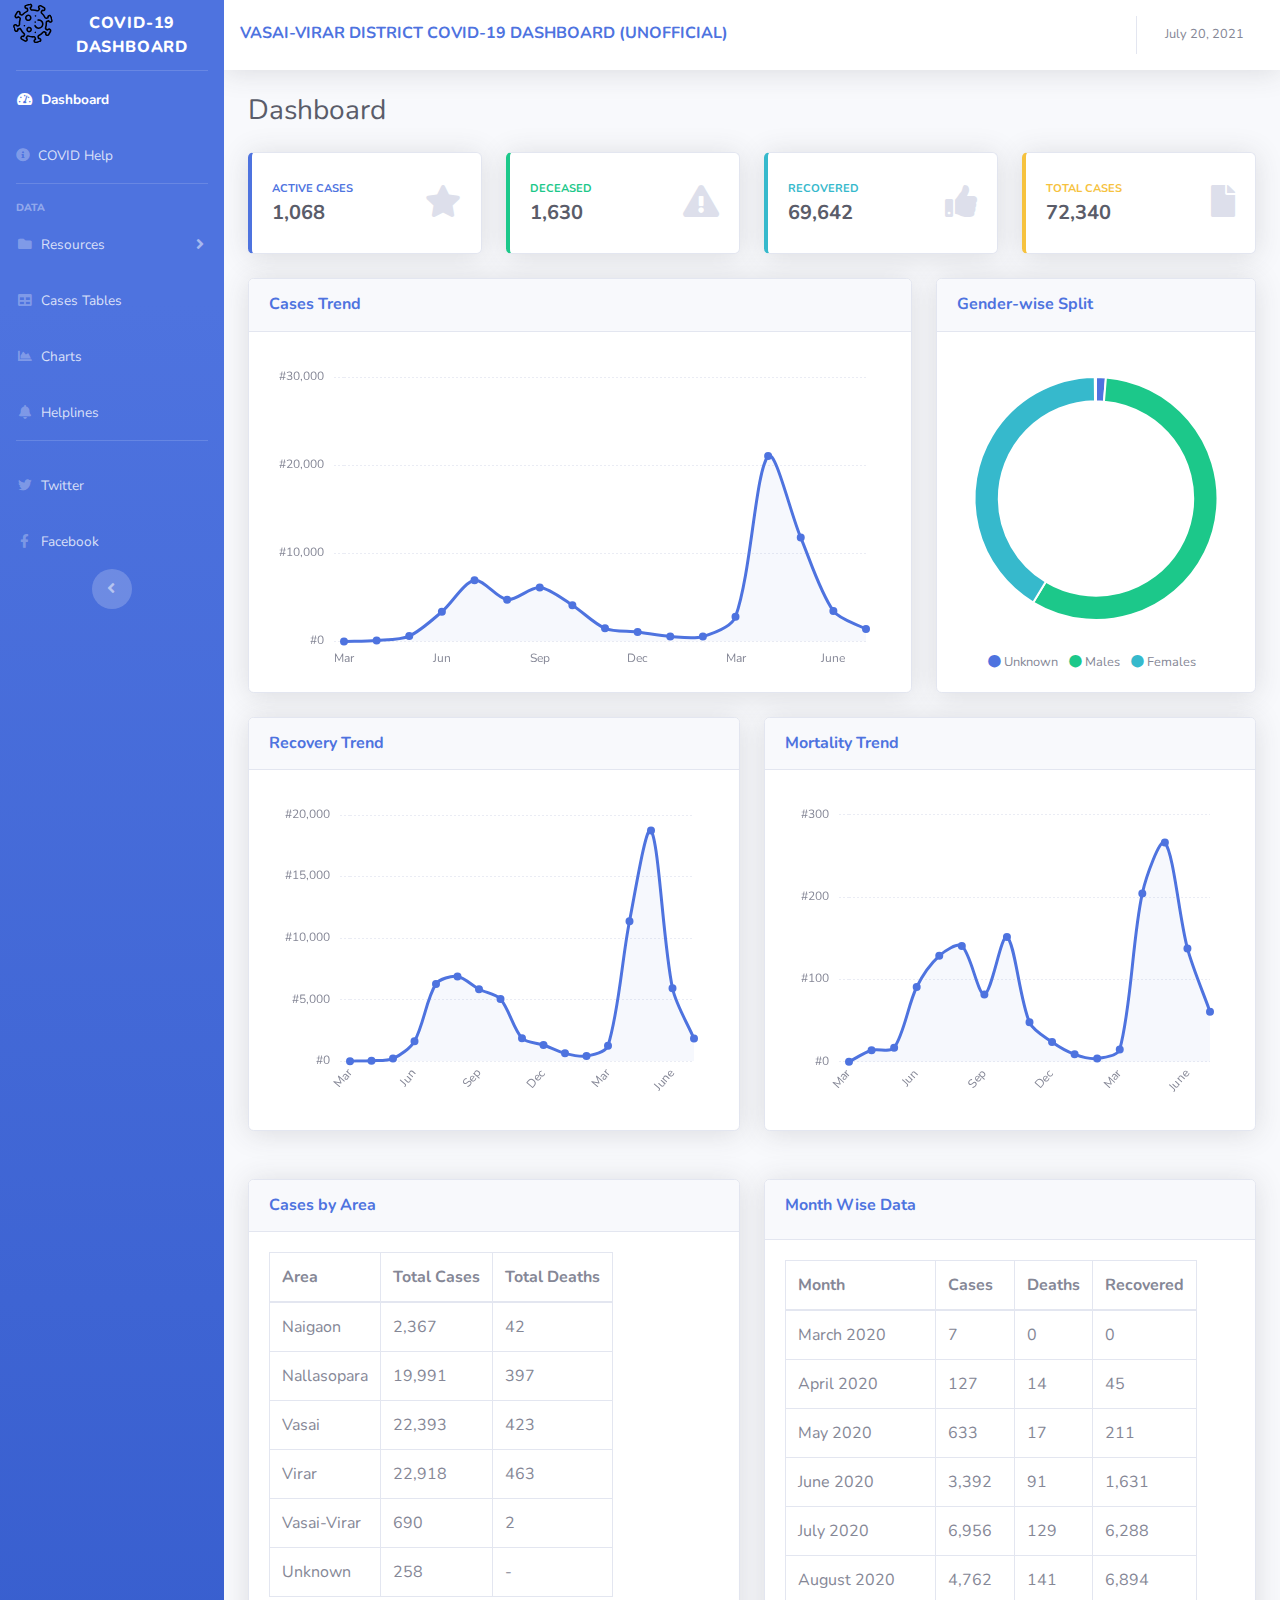
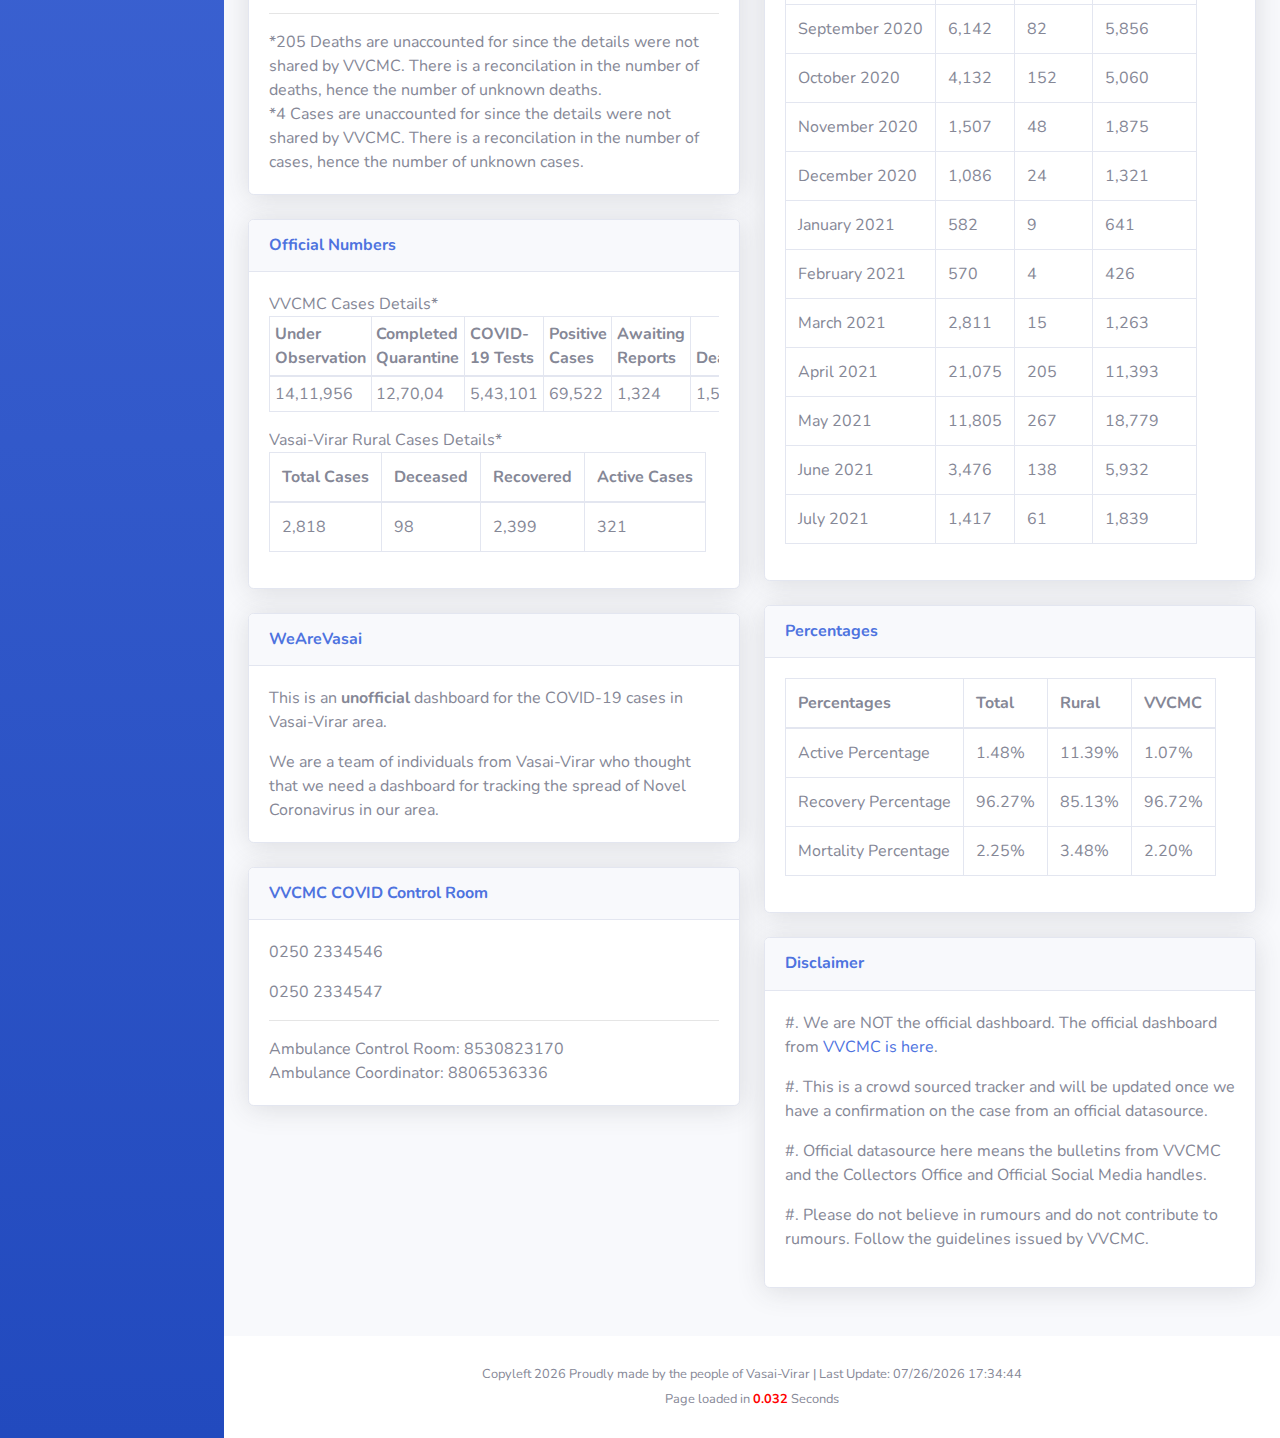
==== commit 578dcd25: "44 new cases today" ====
--- a/index.html
+++ b/index.html
@@ -157,7 +157,7 @@
             <!-- Nav Item - Date -->
             <li class="nav-item dropdown no-arrow">
               <a class="nav-link dropdown-toggle" href="#" id="userDropdown" role="button" data-toggle="dropdown" aria-haspopup="true" aria-expanded="false">
-                <span class="mr-2 d-none d-lg-inline text-gray-600 small">July 19, 2021</span>
+                <span class="mr-2 d-none d-lg-inline text-gray-600 small">July 20, 2021</span>
               </a>
 
 
@@ -183,7 +183,7 @@
                   <div class="row no-gutters align-items-center">
                     <div class="col mr-2">
                       <div class="text-xs font-weight-bold text-primary text-uppercase mb-1">Active Cases</div>
-                      <div class="h5 mb-0 font-weight-bold text-gray-800">1,088</div>
+                      <div class="h5 mb-0 font-weight-bold text-gray-800">1,068</div>
                     </div>
                     <div class="col-auto">
                       <i class="fas fa-star fa-2x text-gray-300"></i>
@@ -200,7 +200,7 @@
                   <div class="row no-gutters align-items-center">
                     <div class="col mr-2">
                       <div class="text-xs font-weight-bold text-success text-uppercase mb-1">Deceased</div>
-                      <div class="h5 mb-0 font-weight-bold text-gray-800">1,627</div>
+                      <div class="h5 mb-0 font-weight-bold text-gray-800">1,630</div>
                     </div>
                     <div class="col-auto">
                       <i class="fas fa-exclamation-triangle fa-2x text-gray-300"></i>
@@ -219,7 +219,7 @@
                       <div class="text-xs font-weight-bold text-info text-uppercase mb-1">Recovered</div>
                       <div class="row no-gutters align-items-center">
                         <div class="col-auto">
-                          <div class="h5 mb-0 mr-3 font-weight-bold text-gray-800">69,581</div>
+                          <div class="h5 mb-0 mr-3 font-weight-bold text-gray-800">69,642</div>
                         </div>
 
                       </div>
@@ -239,7 +239,7 @@
                   <div class="row no-gutters align-items-center">
                     <div class="col mr-2">
                       <div class="text-xs font-weight-bold text-warning text-uppercase mb-1">Total Cases</div>
-                      <div class="h5 mb-0 font-weight-bold text-gray-800">72,296</div>
+                      <div class="h5 mb-0 font-weight-bold text-gray-800">72,340</div>
                     </div>
                     <div class="col-auto">
                       <i class="fas fa-file fa-2x text-gray-300"></i>
@@ -381,22 +381,22 @@
                     <tbody>
                       <tr>
                           <td>Naigaon</td>
-                          <td>2,363</td>
+                          <td>2,367</td>
                           <td>42</td>
                       </tr>
                         <tr>
                             <td>Nallasopara</td>
-                            <td>19,983</td>
-                            <td>395</td>
+                            <td>19,991</td>
+                            <td>397</td>
                         </tr>
                         <tr>
                             <td>Vasai</td>
-                            <td>22,379</td>
-                            <td>422</td>
+                            <td>22,393</td>
+                            <td>423</td>
                         </tr>
                         <tr>
                             <td>Virar</td>
-                            <td>22,897</td>
+                            <td>22,918</td>
                             <td>463</td>
                         </tr>
                         <tr>
@@ -443,14 +443,14 @@
                     </thead>
                     <tbody>
                     <tr>
-                      <td>14,04,065</td>
-                      <td>12,61,518</td>
-                      <td>5,40,194</td>
-                      <td>69,478</td>
-                      <td>1,017</td>
-                      <td>1,529</td>
-                      <td>67,182</td>
-                      <td>767</td>
+                      <td>14,11,956</td>
+                      <td>12,70,04</td>
+                      <td>5,43,101</td>
+                      <td>69,522</td>
+                      <td>1,324</td>
+                      <td>1,532</td>
+                      <td>67,243</td>
+                      <td>747</td>
                     </tr>
                     </tbody>
                     </table>
@@ -535,7 +535,7 @@
                      <tr><td>April 2021</td><td>21,075</td><td>205</td><td>11,393</td></tr>
                      <tr><td>May 2021</td><td>11,805</td><td>267</td><td>18,779</td></tr>
                      <tr><td>June 2021</td><td>3,476</td><td>138</td><td>5,932</td></tr>
-                     <tr><td>July 2021</td><td>1,373</td><td>58</td><td>1,778</td></tr>
+                     <tr><td>July 2021</td><td>1,417</td><td>61</td><td>1,839</td></tr>
                     </tbody>
                   </table>
 
@@ -557,14 +557,14 @@
                   <tr>
                     <th>Percentages</th><th>Total</th><th>Rural</th><th>VVCMC</th></tr></thead><tbody>
                    <tr><td>Active Percentage</td>
-                     <td>1.50%</td>
+                     <td>1.48%</td>
                      <td>11.39%</td>
-                     <td>1.10%</td>
+                     <td>1.07%</td>
                    </tr>
                    <tr><td>Recovery Percentage</td>
-                     <td>96.24%</td>
+                     <td>96.27%</td>
                      <td>85.13%</td>
-                     <td>96.70%</td>
+                     <td>96.72%</td>
                    </tr>
                    <tr><td>Mortality Percentage</td>
                      <td>2.25%</td>
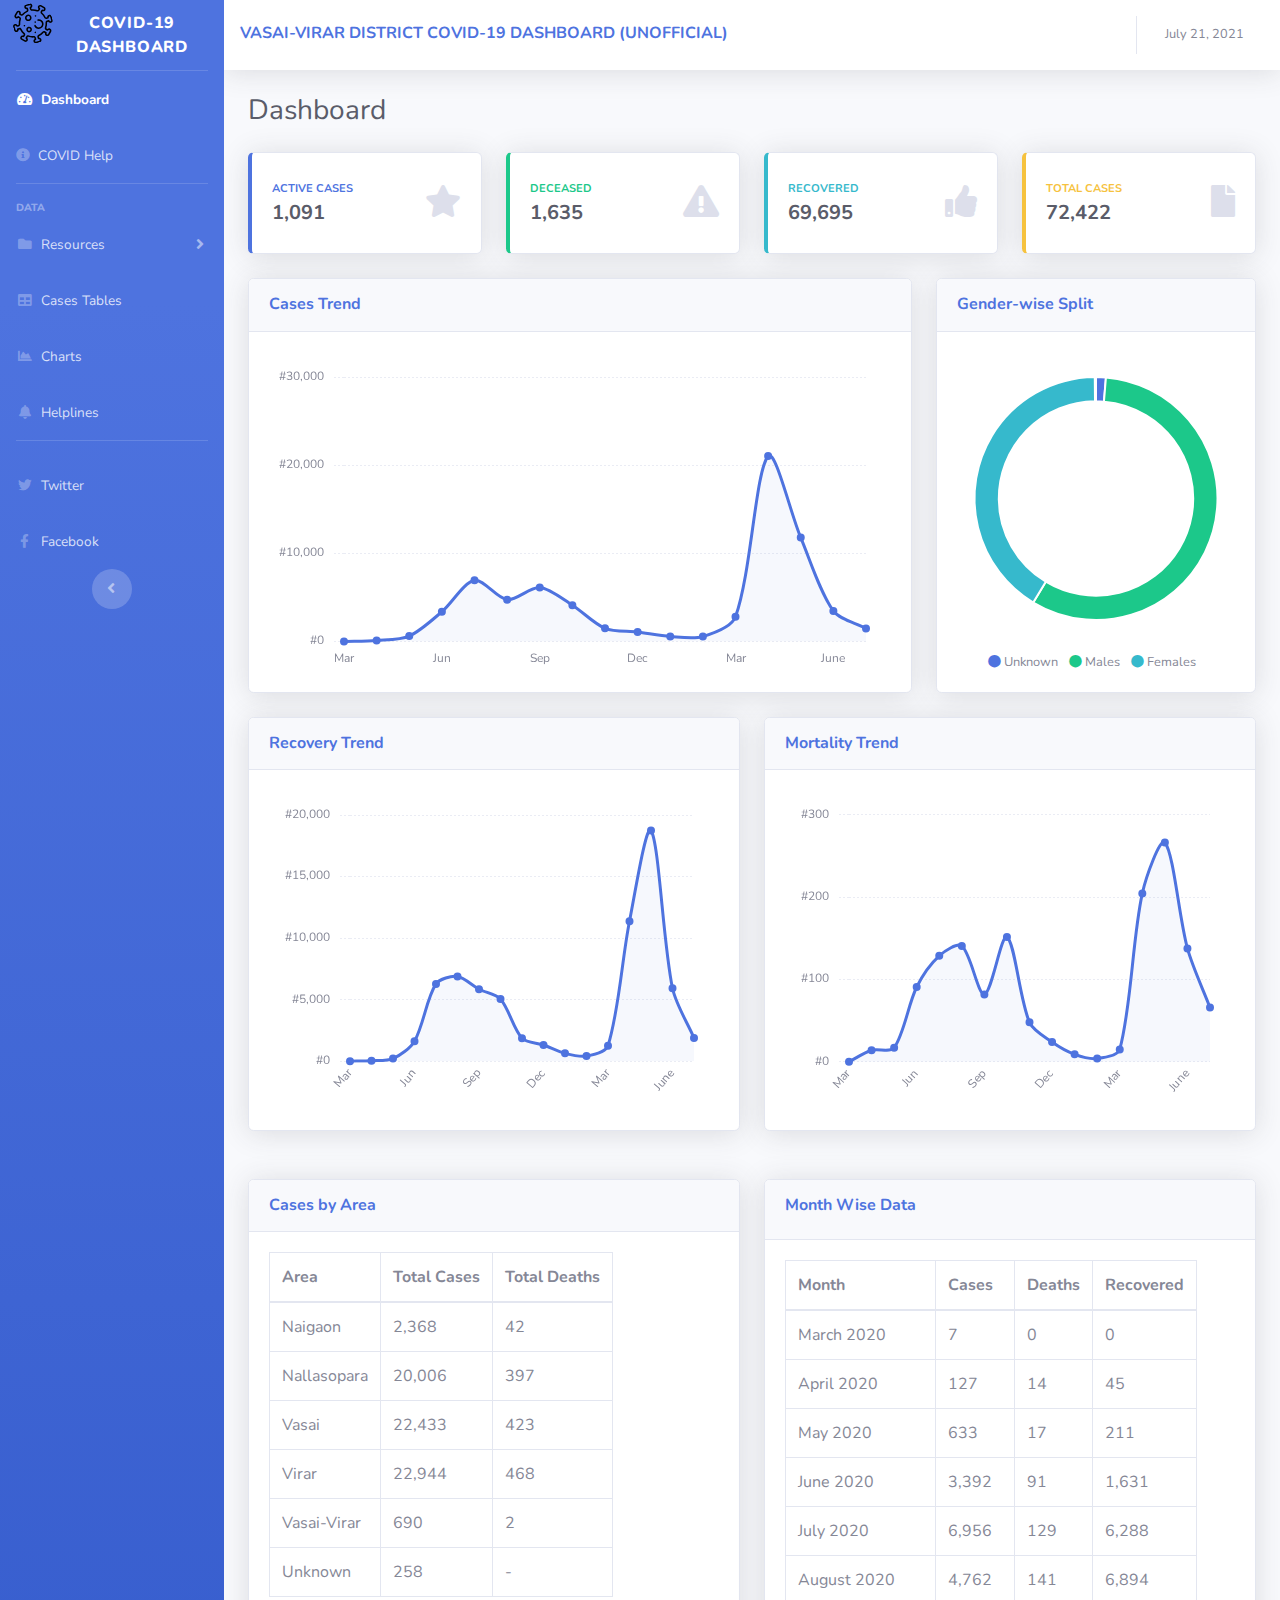
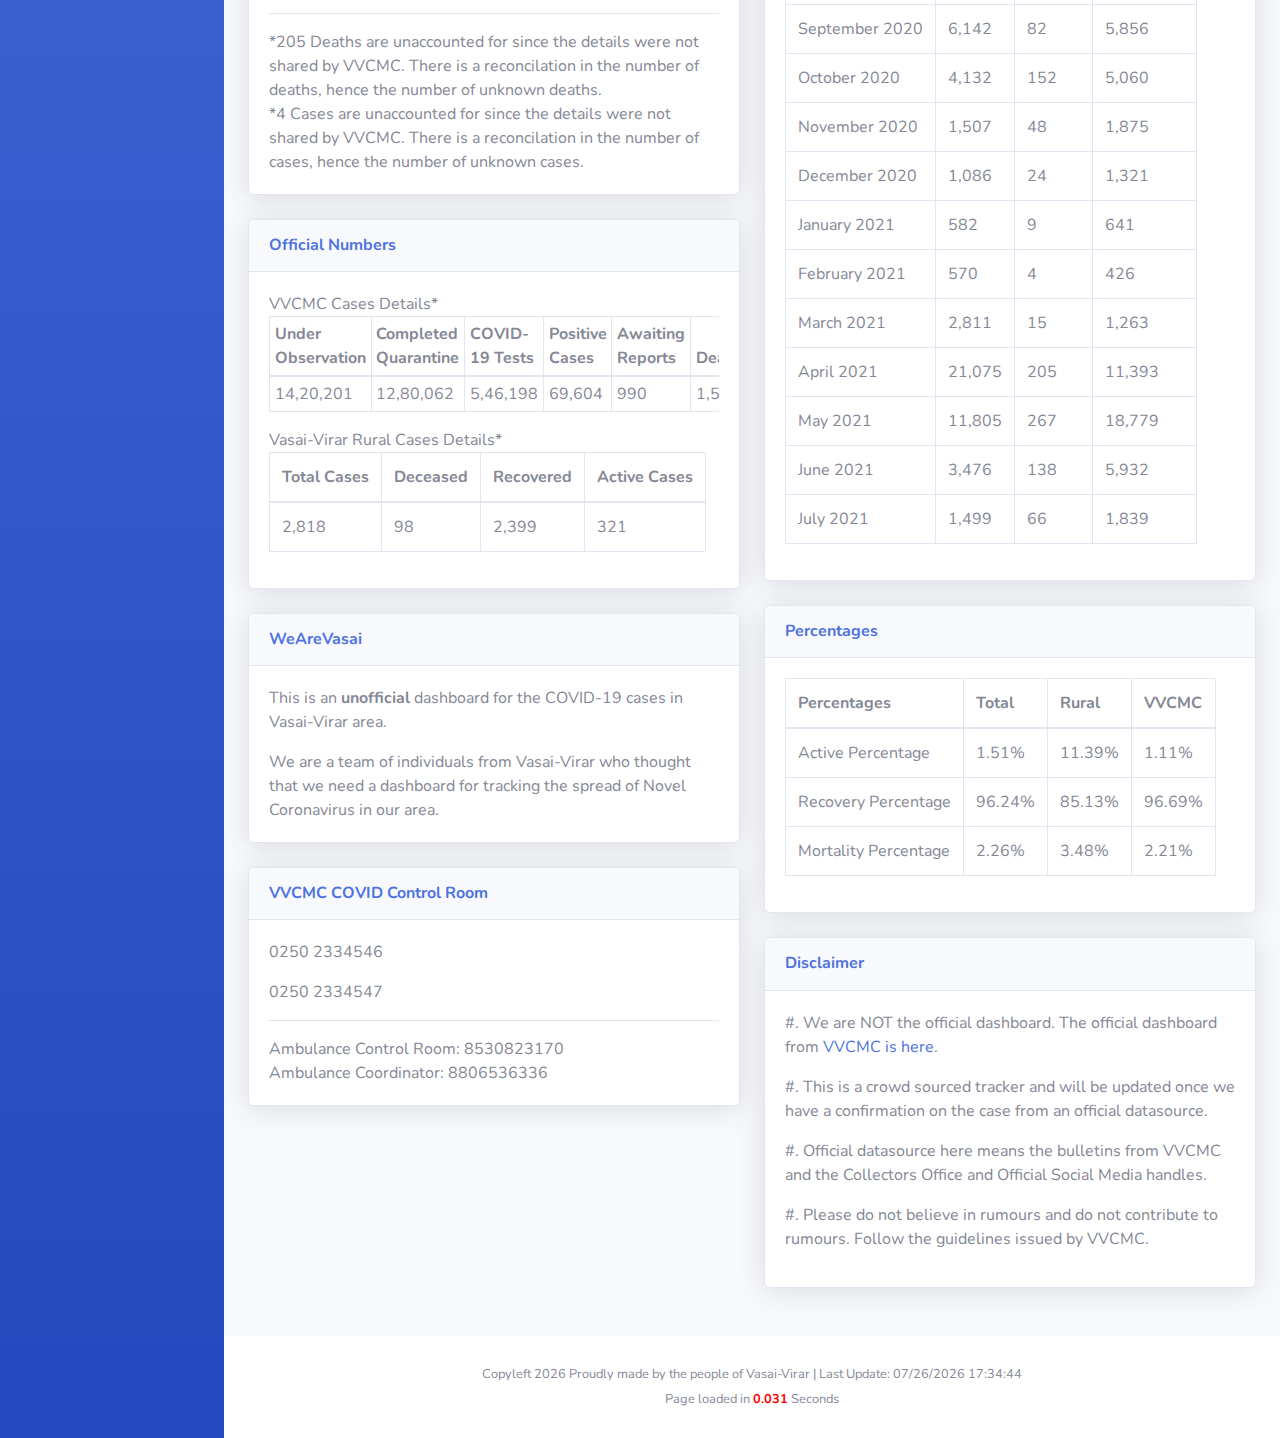
==== commit 30134207: "82 new cases today" ====
--- a/index.html
+++ b/index.html
@@ -157,7 +157,7 @@
             <!-- Nav Item - Date -->
             <li class="nav-item dropdown no-arrow">
               <a class="nav-link dropdown-toggle" href="#" id="userDropdown" role="button" data-toggle="dropdown" aria-haspopup="true" aria-expanded="false">
-                <span class="mr-2 d-none d-lg-inline text-gray-600 small">July 20, 2021</span>
+                <span class="mr-2 d-none d-lg-inline text-gray-600 small">July 21, 2021</span>
               </a>
 
 
@@ -183,7 +183,7 @@
                   <div class="row no-gutters align-items-center">
                     <div class="col mr-2">
                       <div class="text-xs font-weight-bold text-primary text-uppercase mb-1">Active Cases</div>
-                      <div class="h5 mb-0 font-weight-bold text-gray-800">1,068</div>
+                      <div class="h5 mb-0 font-weight-bold text-gray-800">1,091</div>
                     </div>
                     <div class="col-auto">
                       <i class="fas fa-star fa-2x text-gray-300"></i>
@@ -200,7 +200,7 @@
                   <div class="row no-gutters align-items-center">
                     <div class="col mr-2">
                       <div class="text-xs font-weight-bold text-success text-uppercase mb-1">Deceased</div>
-                      <div class="h5 mb-0 font-weight-bold text-gray-800">1,630</div>
+                      <div class="h5 mb-0 font-weight-bold text-gray-800">1,635</div>
                     </div>
                     <div class="col-auto">
                       <i class="fas fa-exclamation-triangle fa-2x text-gray-300"></i>
@@ -219,7 +219,7 @@
                       <div class="text-xs font-weight-bold text-info text-uppercase mb-1">Recovered</div>
                       <div class="row no-gutters align-items-center">
                         <div class="col-auto">
-                          <div class="h5 mb-0 mr-3 font-weight-bold text-gray-800">69,642</div>
+                          <div class="h5 mb-0 mr-3 font-weight-bold text-gray-800">69,695</div>
                         </div>
 
                       </div>
@@ -239,7 +239,7 @@
                   <div class="row no-gutters align-items-center">
                     <div class="col mr-2">
                       <div class="text-xs font-weight-bold text-warning text-uppercase mb-1">Total Cases</div>
-                      <div class="h5 mb-0 font-weight-bold text-gray-800">72,340</div>
+                      <div class="h5 mb-0 font-weight-bold text-gray-800">72,422</div>
                     </div>
                     <div class="col-auto">
                       <i class="fas fa-file fa-2x text-gray-300"></i>
@@ -381,23 +381,23 @@
                     <tbody>
                       <tr>
                           <td>Naigaon</td>
-                          <td>2,367</td>
+                          <td>2,368</td>
                           <td>42</td>
                       </tr>
                         <tr>
                             <td>Nallasopara</td>
-                            <td>19,991</td>
+                            <td>20,006</td>
                             <td>397</td>
                         </tr>
                         <tr>
                             <td>Vasai</td>
-                            <td>22,393</td>
+                            <td>22,433</td>
                             <td>423</td>
                         </tr>
                         <tr>
                             <td>Virar</td>
-                            <td>22,918</td>
-                            <td>463</td>
+                            <td>22,944</td>
+                            <td>468</td>
                         </tr>
                         <tr>
                             <td>Vasai-Virar</td>
@@ -443,14 +443,14 @@
                     </thead>
                     <tbody>
                     <tr>
-                      <td>14,11,956</td>
-                      <td>12,70,04</td>
-                      <td>5,43,101</td>
-                      <td>69,522</td>
-                      <td>1,324</td>
-                      <td>1,532</td>
-                      <td>67,243</td>
-                      <td>747</td>
+                      <td>14,20,201</td>
+                      <td>12,80,062</td>
+                      <td>5,46,198</td>
+                      <td>69,604</td>
+                      <td>990</td>
+                      <td>1,537</td>
+                      <td>67,297</td>
+                      <td>770</td>
                     </tr>
                     </tbody>
                     </table>
@@ -535,7 +535,7 @@
                      <tr><td>April 2021</td><td>21,075</td><td>205</td><td>11,393</td></tr>
                      <tr><td>May 2021</td><td>11,805</td><td>267</td><td>18,779</td></tr>
                      <tr><td>June 2021</td><td>3,476</td><td>138</td><td>5,932</td></tr>
-                     <tr><td>July 2021</td><td>1,417</td><td>61</td><td>1,839</td></tr>
+                     <tr><td>July 2021</td><td>1,499</td><td>66</td><td>1,839</td></tr>
                     </tbody>
                   </table>
 
@@ -557,19 +557,19 @@
                   <tr>
                     <th>Percentages</th><th>Total</th><th>Rural</th><th>VVCMC</th></tr></thead><tbody>
                    <tr><td>Active Percentage</td>
-                     <td>1.48%</td>
+                     <td>1.51%</td>
                      <td>11.39%</td>
-                     <td>1.07%</td>
+                     <td>1.11%</td>
                    </tr>
                    <tr><td>Recovery Percentage</td>
-                     <td>96.27%</td>
+                     <td>96.24%</td>
                      <td>85.13%</td>
-                     <td>96.72%</td>
+                     <td>96.69%</td>
                    </tr>
                    <tr><td>Mortality Percentage</td>
-                     <td>2.25%</td>
+                     <td>2.26%</td>
                      <td>3.48%</td>
-                     <td>2.20%</td>
+                     <td>2.21%</td>
                     </tr>
                   </tbody>
                 </table>
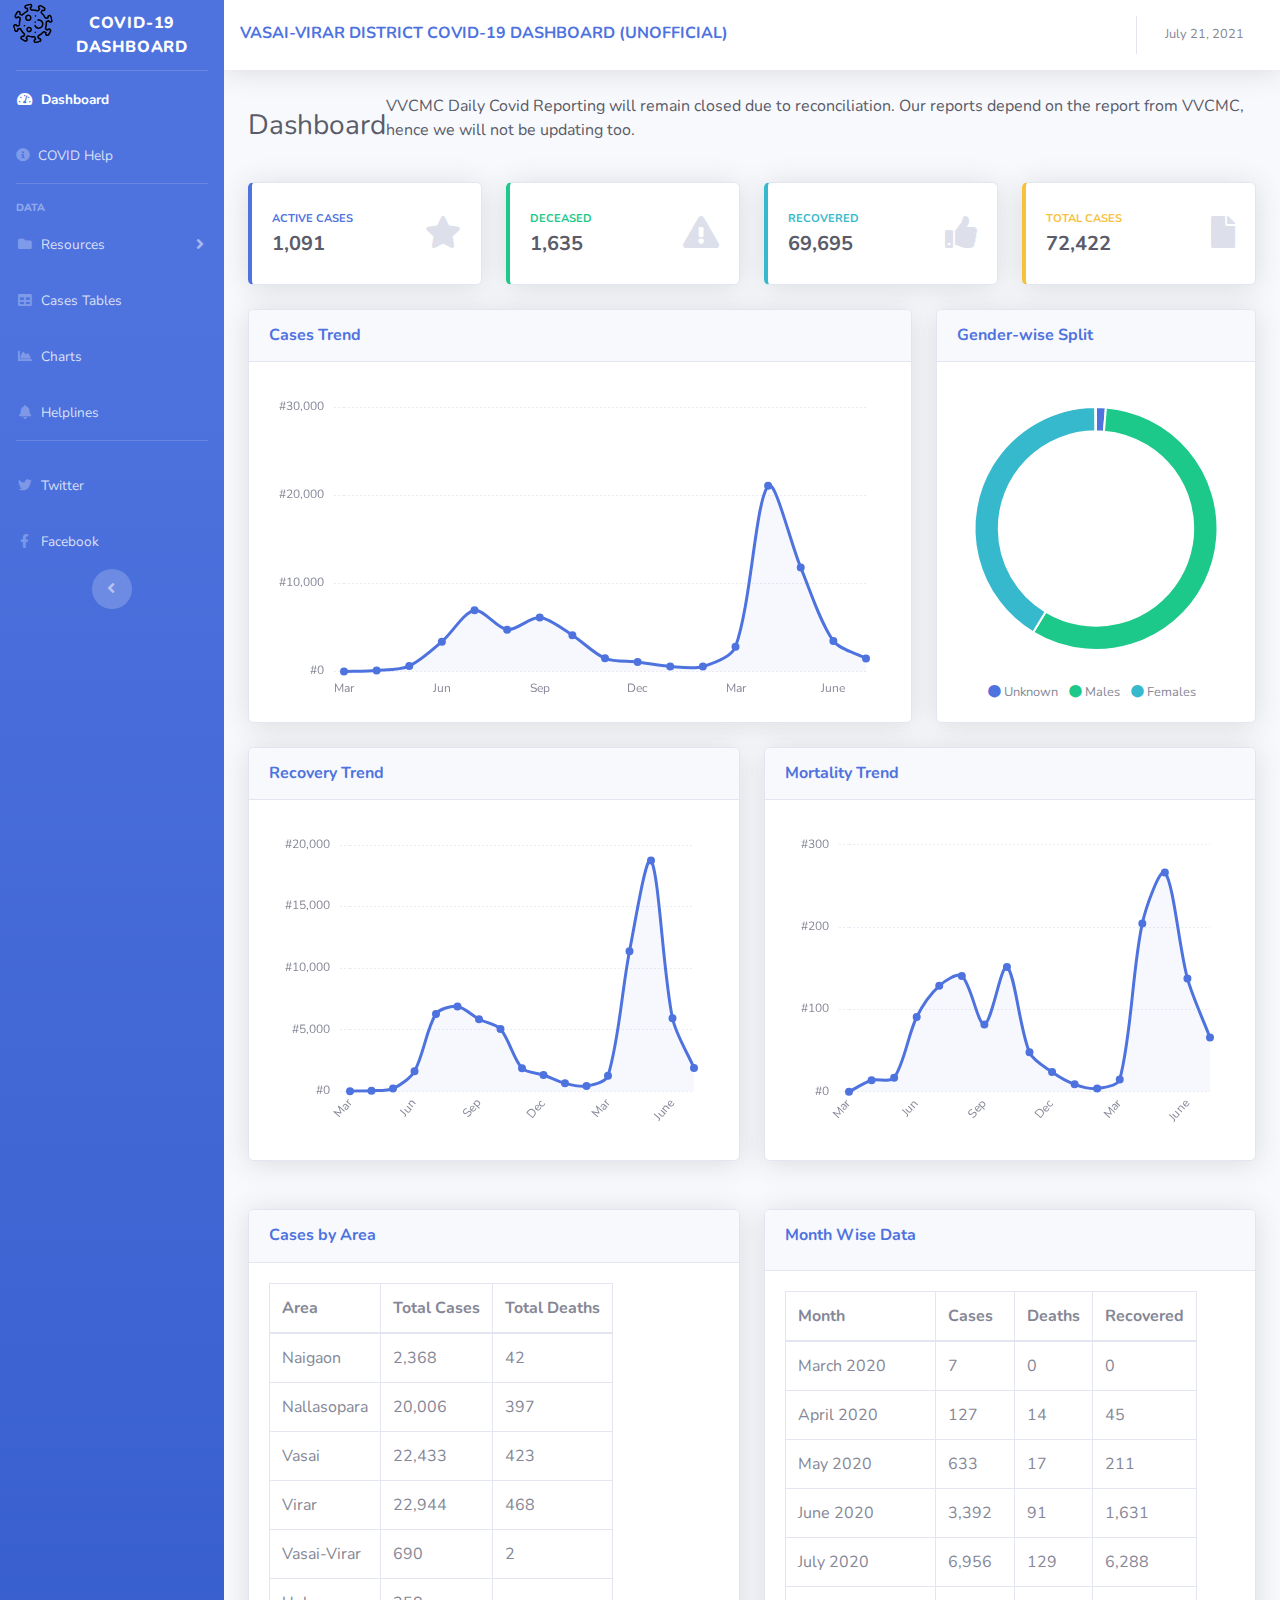
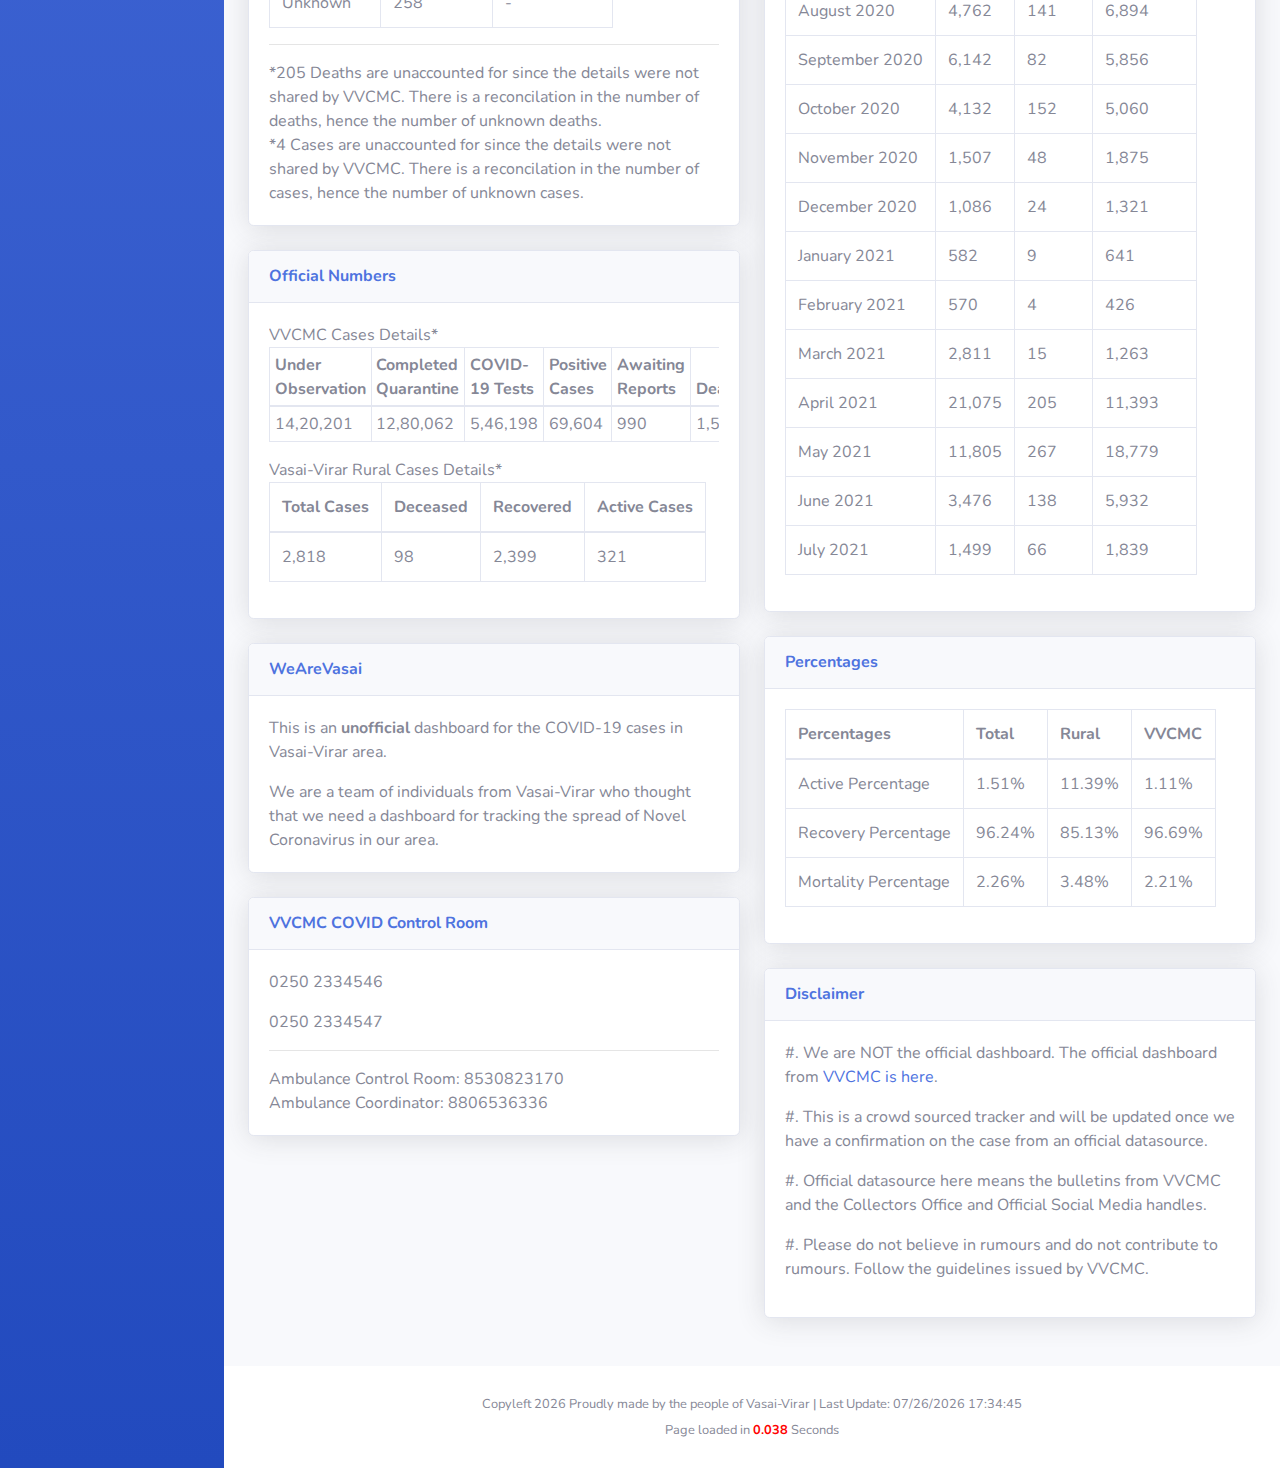
==== commit b2bf123e: "NO reporting for a few days" ====
--- a/index.html
+++ b/index.html
@@ -170,7 +170,7 @@
           <!-- Page Heading -->
           <div class="d-sm-flex align-items-center justify-content-between mb-4">
             <h1 class="h3 mb-0 text-gray-800">Dashboard</h1>
-
+            <p class="text-dark">VVCMC Daily Covid Reporting will remain closed due to reconciliation. Our reports depend on the report from VVCMC, hence we will not be updating too.</p>
           </div>
 
           <!-- Content Row -->
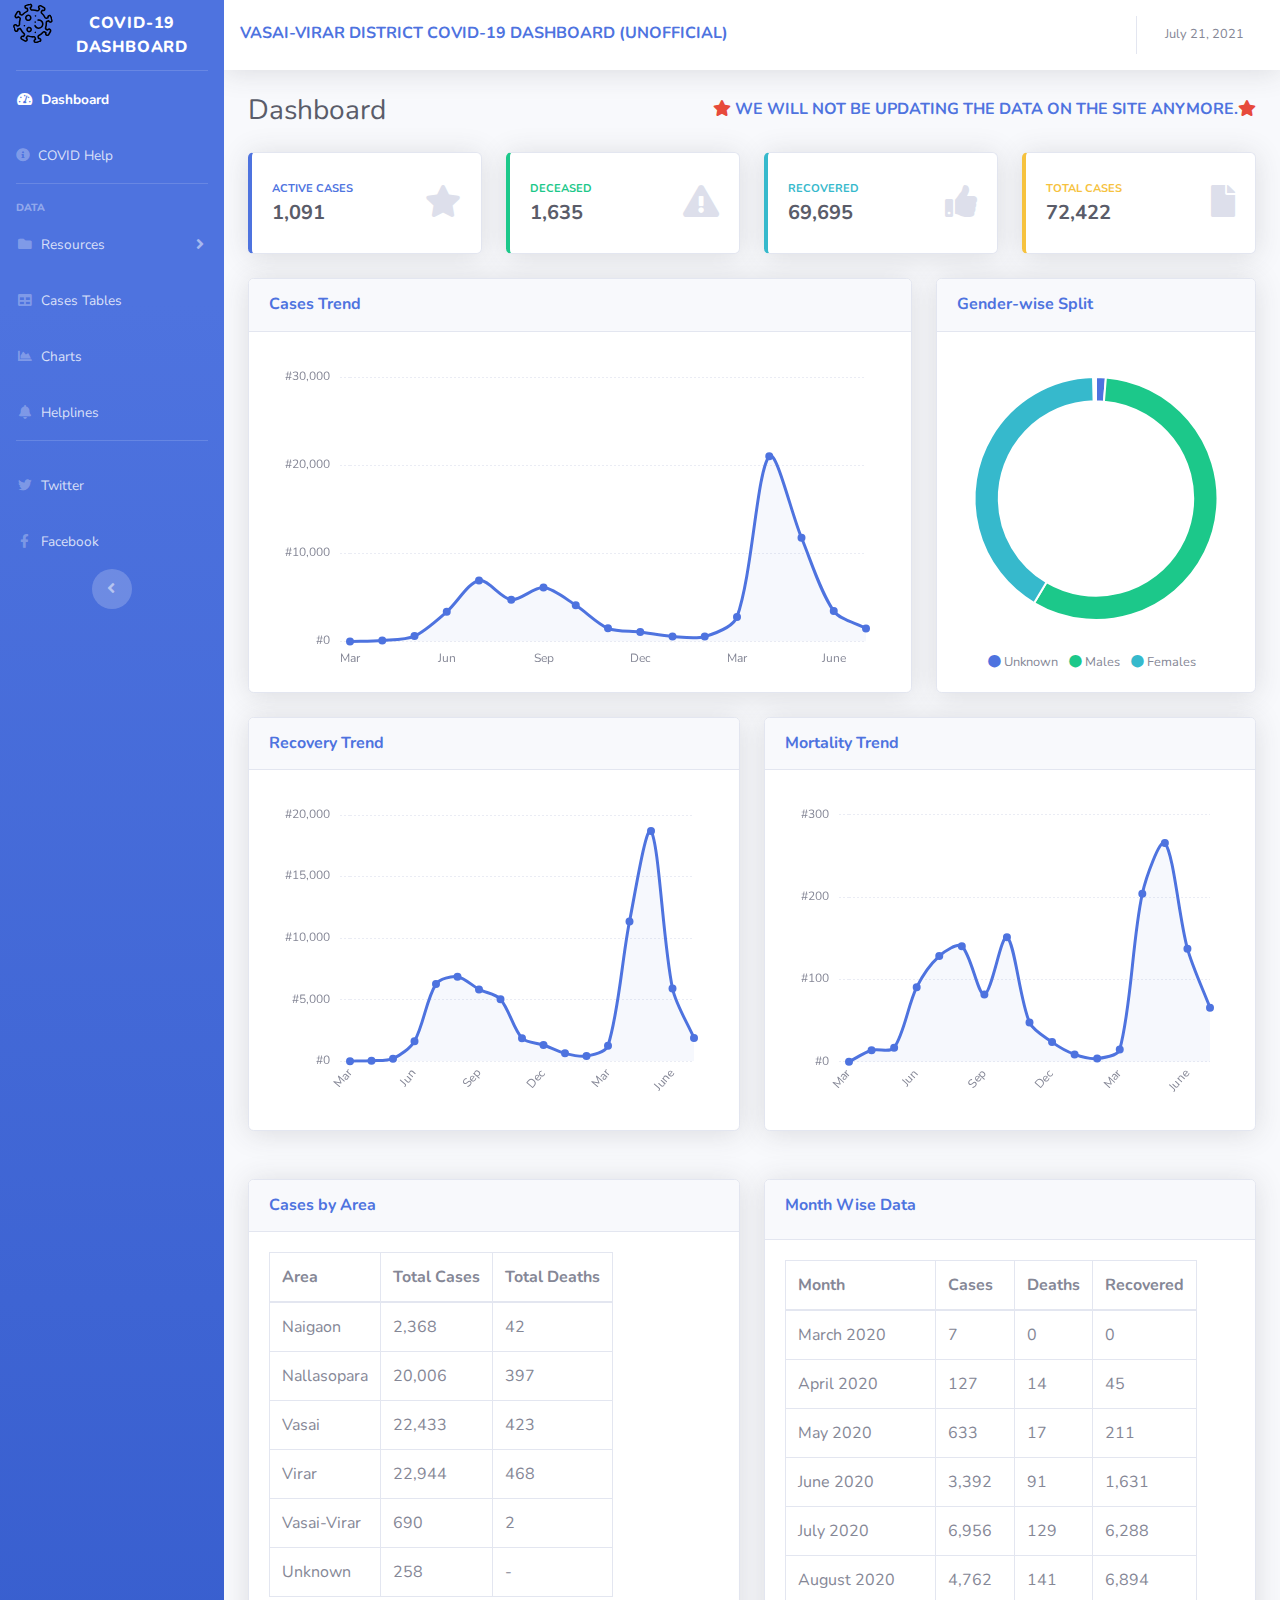
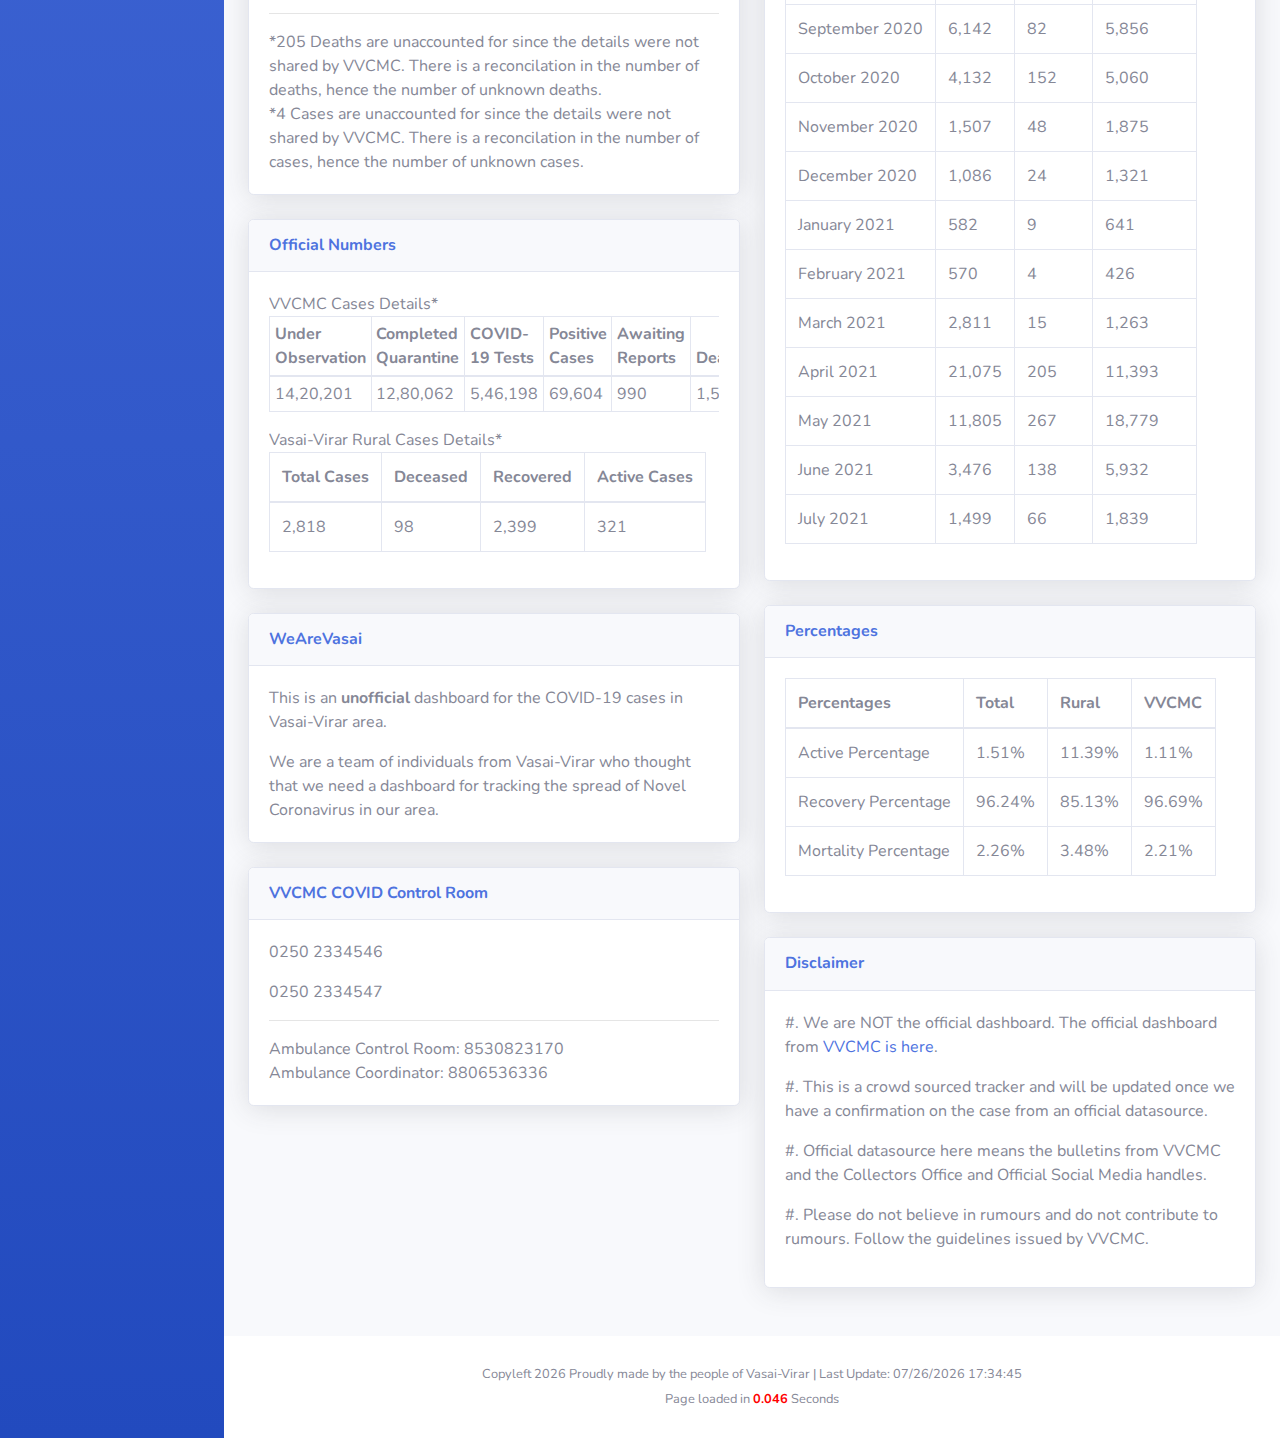
==== commit c281c46e: "Update index.html" ====
--- a/index.html
+++ b/index.html
@@ -170,7 +170,7 @@
           <!-- Page Heading -->
           <div class="d-sm-flex align-items-center justify-content-between mb-4">
             <h1 class="h3 mb-0 text-gray-800">Dashboard</h1>
-            <p class="text-dark">VVCMC Daily Covid Reporting will remain closed due to reconciliation. Our reports depend on the report from VVCMC, hence we will not be updating too.</p>
+          <p class="text-l font-weight-bold text-primary text-uppercase mb-1"><i class="fas fa-star text-danger"></i> We will not be updating the data on the site anymore.<i class="fas fa-star text-danger"></i></p>
           </div>
 
           <!-- Content Row -->
